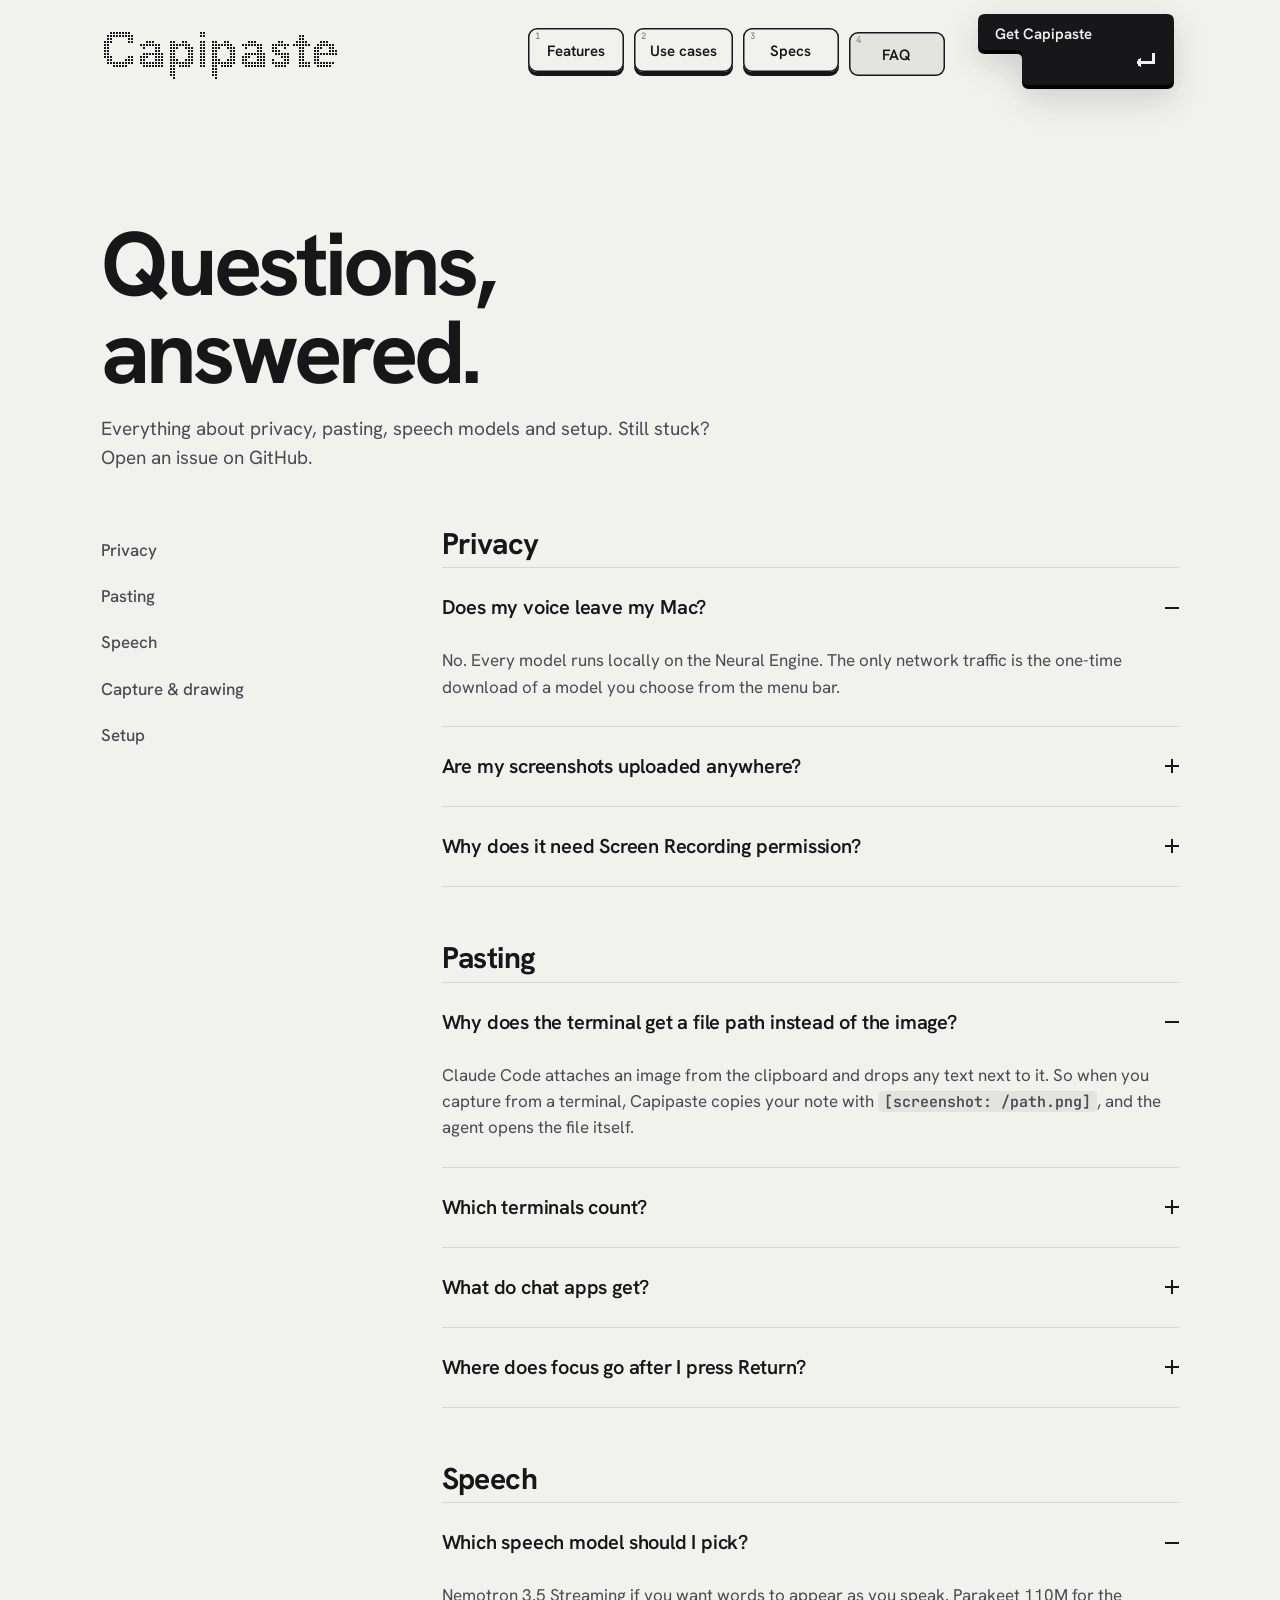
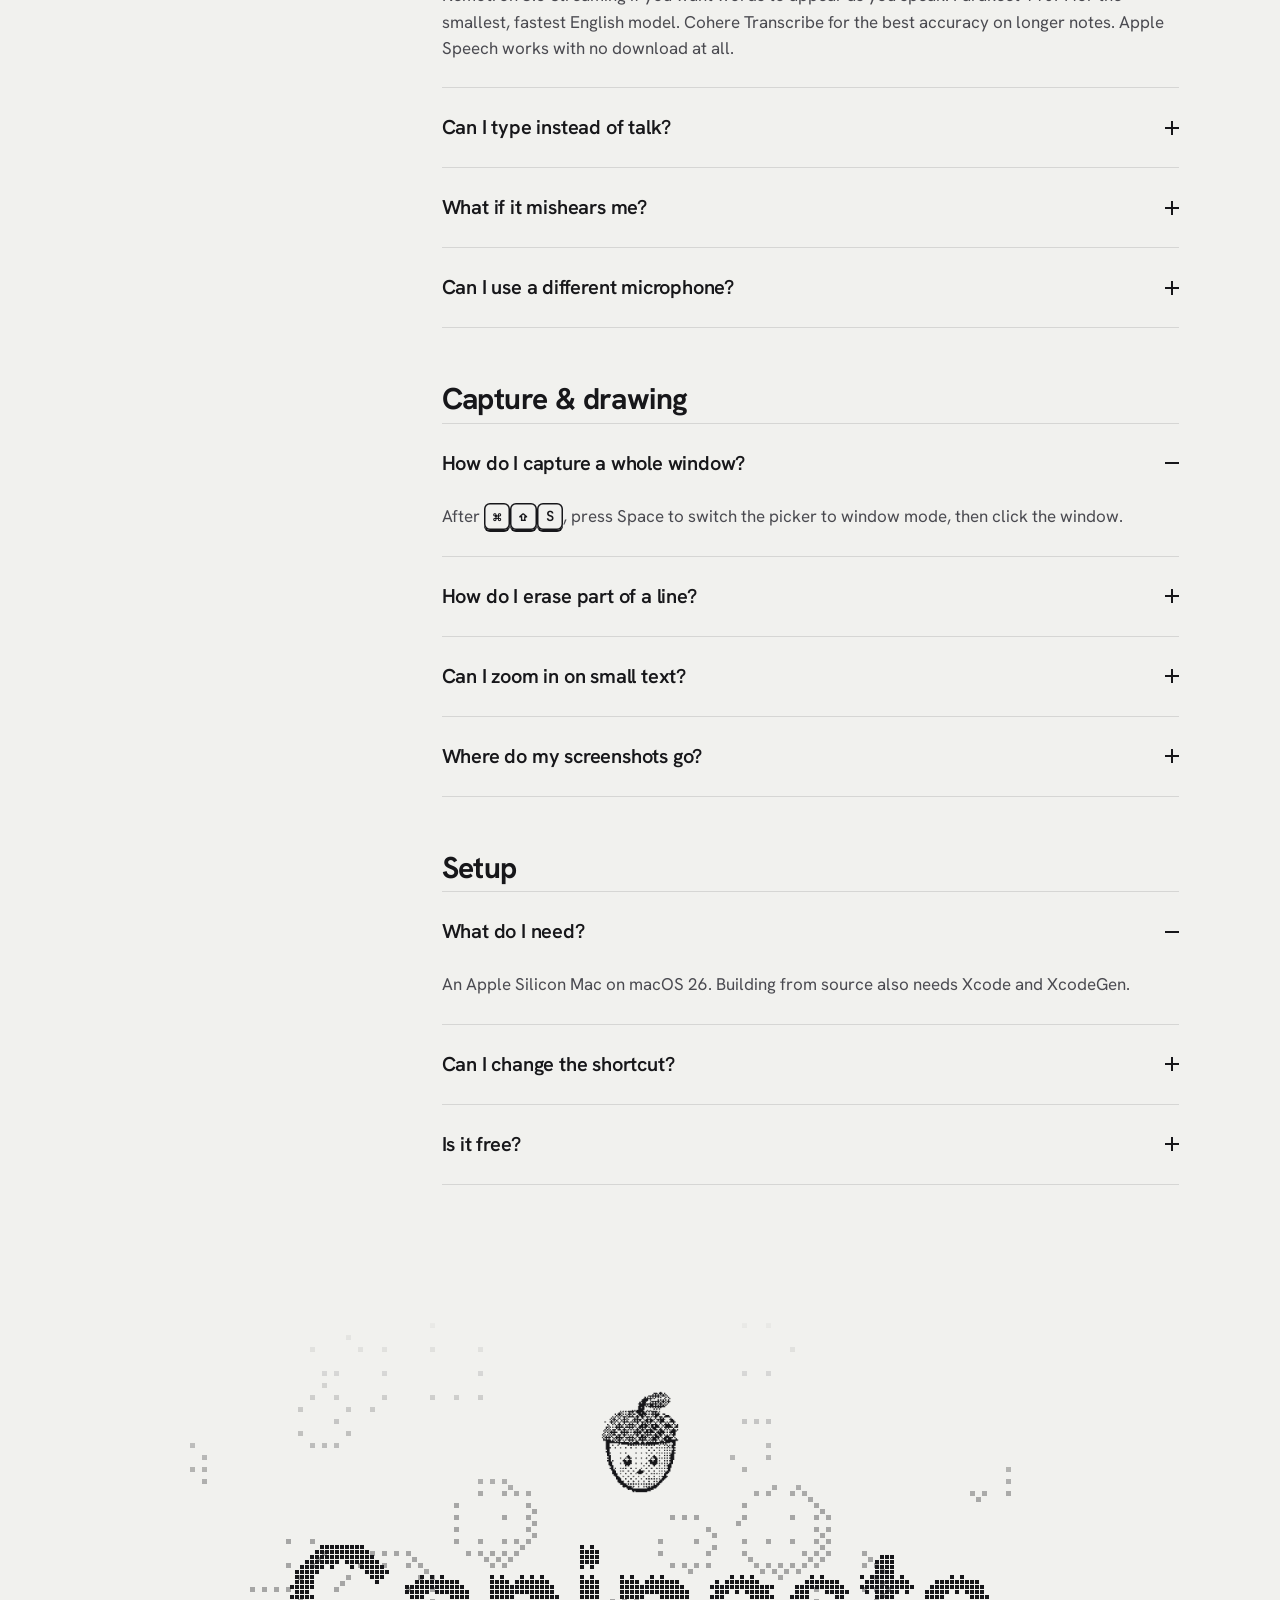
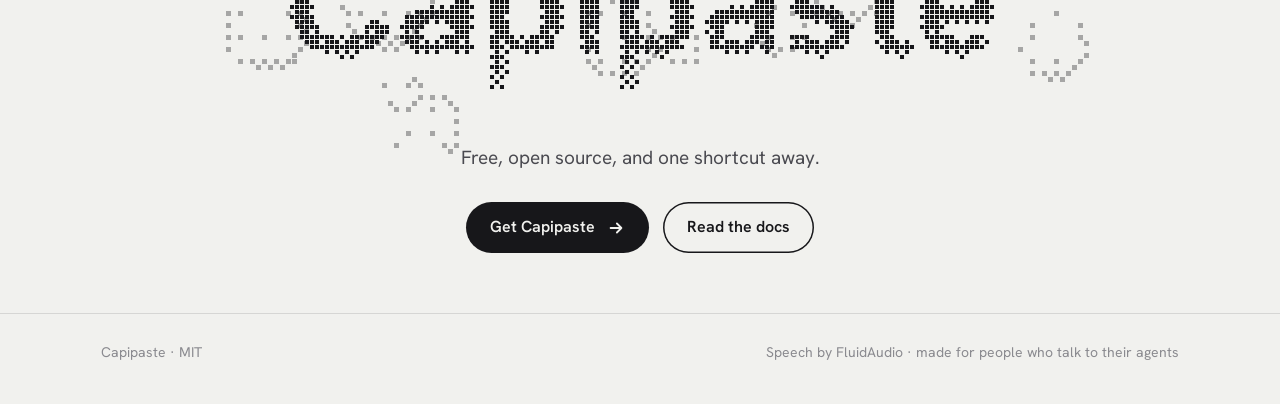
==== site/faq.html @ 141e40d3 "Site nav: key-cap links with corner number legends, ISO Enter key CTA Co-Authored-By: Claude Opus 5 " ====
<!doctype html>
<html lang="en">
<head>
<meta charset="utf-8">
<meta name="viewport" content="width=device-width, initial-scale=1">
<title>Capipaste — FAQ</title>
<meta name="description" content="Answers about Capipaste: privacy, where pasted screenshots go, speech models, drawing and install.">
<meta property="og:title" content="Capipaste — FAQ">
<meta property="og:image" content="assets/social.png">
<link rel="icon" href="assets/favicon.png">
<link rel="preconnect" href="https://fonts.googleapis.com">
<link rel="preconnect" href="https://fonts.gstatic.com" crossorigin>
<link href="https://fonts.googleapis.com/css2?family=Hanken+Grotesk:wght@400;500;600;700&family=JetBrains+Mono:wght@400;600&display=swap" rel="stylesheet">
<link rel="stylesheet" href="style.css">
</head>
<body>

<nav class="nav" id="nav">
  <div class="wrap">
    <a class="brand" href="index.html"><span class="brand-word dither-title" data-grid="15">Capipaste</span></a>
    <ul>
      <li><a class="key" href="index.html#features" data-key="1"><i>1</i><span>Features</span></a></li>
      <li><a class="key" href="index.html#cases" data-key="2"><i>2</i><span>Use cases</span></a></li>
      <li><a class="key" href="index.html#specs" data-key="3"><i>3</i><span>Specs</span></a></li>
      <li><a class="key" href="faq.html" data-key="4" aria-current="page"><i>4</i><span>FAQ</span></a></li>
    </ul>
    <a class="cta" href="https://github.com/Chordlini/capipaste" aria-label="Get Capipaste">
      <svg class="enter" viewBox="0 0 206 78" aria-hidden="true">
        <path class="lip" d="M12 5 H194 Q201 5 201 12 V69 Q201 76 194 76 H56 Q49 76 49 69 V46 Q49 41 44 41 H12 Q5 41 5 34 V12 Q5 5 12 5 Z"/>
        <path class="cap" d="M12 1 H194 Q201 1 201 8 V65 Q201 72 194 72 H56 Q49 72 49 65 V42 Q49 37 44 37 H12 Q5 37 5 30 V8 Q5 1 12 1 Z"/>
      </svg>
      <span class="cta-label">Get Capipaste</span>
      <svg class="cta-arrow" viewBox="0 0 14 10" aria-hidden="true"><path d="M11 0h2v7h-2z M4 5h9v2H4z M3 3h1v6H3z M2 4h1v4H2z M1 5h1v2H1z" fill="currentColor"/></svg>
    </a>
  </div>
</nav>

<main>
  <header class="page-head">
    <div class="wrap">
      <h1 class="print">Questions,<br>answered.</h1>
      <p>Everything about privacy, pasting, speech models and setup. Still stuck? Open an issue on GitHub.</p>
    </div>
  </header>

  <div class="wrap faq-groups">
    <nav aria-label="FAQ topics">
      <a href="#privacy">Privacy</a>
      <a href="#pasting">Pasting</a>
      <a href="#speech">Speech</a>
      <a href="#drawing">Capture &amp; drawing</a>
      <a href="#setup">Setup</a>
    </nav>
    <div>
      <section class="faq-group">
        <h2 id="privacy">Privacy</h2>
        <div class="faq">
          <details open>
            <summary>Does my voice leave my Mac?<span class="plus" aria-hidden="true"></span></summary>
            <div class="ans">No. Every model runs locally on the Neural Engine. The only network traffic is the one-time download of a model you choose from the menu bar.</div>
          </details>
          <details>
            <summary>Are my screenshots uploaded anywhere?<span class="plus" aria-hidden="true"></span></summary>
            <div class="ans">No. They stay on your Mac in <code>~/Pictures/Capipaste</code> and on your clipboard until you paste them somewhere yourself.</div>
          </details>
          <details>
            <summary>Why does it need Screen Recording permission?<span class="plus" aria-hidden="true"></span></summary>
            <div class="ans">macOS requires it for any app that captures the screen. Capipaste only captures when you press <kbd>⌘</kbd><kbd>⇧</kbd><kbd>S</kbd> and drag.</div>
          </details>
        </div>
      </section>

      <section class="faq-group">
        <h2 id="pasting">Pasting</h2>
        <div class="faq">
          <details open>
            <summary>Why does the terminal get a file path instead of the image?<span class="plus" aria-hidden="true"></span></summary>
            <div class="ans">Claude Code attaches an image from the clipboard and drops any text next to it. So when you capture from a terminal, Capipaste copies your note with <code>[screenshot: /path.png]</code>, and the agent opens the file itself.</div>
          </details>
          <details>
            <summary>Which terminals count?<span class="plus" aria-hidden="true"></span></summary>
            <div class="ans">cmux, Ghostty, Terminal, iTerm2, Warp, WezTerm, kitty and Alacritty. Capipaste checks which app was in front when you pressed the shortcut.</div>
          </details>
          <details>
            <summary>What do chat apps get?<span class="plus" aria-hidden="true"></span></summary>
            <div class="ans">The annotated PNG and your note together. Codex pastes both. Some chat boxes keep only the image, and the saved file is always there if you need it.</div>
          </details>
          <details>
            <summary>Where does focus go after I press Return?<span class="plus" aria-hidden="true"></span></summary>
            <div class="ans">Back to the app you captured from, so <kbd>⌘</kbd><kbd>V</kbd> lands right away.</div>
          </details>
        </div>
      </section>

      <section class="faq-group">
        <h2 id="speech">Speech</h2>
        <div class="faq">
          <details open>
            <summary>Which speech model should I pick?<span class="plus" aria-hidden="true"></span></summary>
            <div class="ans">Nemotron 3.5 Streaming if you want words to appear as you speak. Parakeet 110M for the smallest, fastest English model. Cohere Transcribe for the best accuracy on longer notes. Apple Speech works with no download at all.</div>
          </details>
          <details>
            <summary>Can I type instead of talk?<span class="plus" aria-hidden="true"></span></summary>
            <div class="ans">Yes. Click the note and type. Listening stops the moment you type, so dictation never overwrites your edits.</div>
          </details>
          <details>
            <summary>What if it mishears me?<span class="plus" aria-hidden="true"></span></summary>
            <div class="ans">Edit the text before pressing Return. If a transcript fails outright, Capipaste retries once, then keeps the card open and asks you to say it again.</div>
          </details>
          <details>
            <summary>Can I use a different microphone?<span class="plus" aria-hidden="true"></span></summary>
            <div class="ans">Pick any input from the Microphone list in the menu bar: the built-in mic, a USB mic or AirPods.</div>
          </details>
        </div>
      </section>

      <section class="faq-group">
        <h2 id="drawing">Capture &amp; drawing</h2>
        <div class="faq">
          <details open>
            <summary>How do I capture a whole window?<span class="plus" aria-hidden="true"></span></summary>
            <div class="ans">After <kbd>⌘</kbd><kbd>⇧</kbd><kbd>S</kbd>, press Space to switch the picker to window mode, then click the window.</div>
          </details>
          <details>
            <summary>How do I erase part of a line?<span class="plus" aria-hidden="true"></span></summary>
            <div class="ans">Press <kbd>E</kbd> and drag over it. The eraser removes only what's under its circle. <kbd>⌘</kbd><kbd>Z</kbd> undoes a whole drag.</div>
          </details>
          <details>
            <summary>Can I zoom in on small text?<span class="plus" aria-hidden="true"></span></summary>
            <div class="ans">Pinch on the trackpad or use <kbd>⌘</kbd><kbd>+</kbd> and <kbd>⌘</kbd><kbd>−</kbd>. Two-finger scroll pans, <kbd>⌘</kbd><kbd>0</kbd> resets. Anything you draw while zoomed lands in the right spot on the saved image.</div>
          </details>
          <details>
            <summary>Where do my screenshots go?<span class="plus" aria-hidden="true"></span></summary>
            <div class="ans">Into <code>~/Pictures/Capipaste</code>, with your drawings flattened in at full resolution. Open the folder from the menu bar.</div>
          </details>
        </div>
      </section>

      <section class="faq-group">
        <h2 id="setup">Setup</h2>
        <div class="faq">
          <details open>
            <summary>What do I need?<span class="plus" aria-hidden="true"></span></summary>
            <div class="ans">An Apple Silicon Mac on macOS 26. Building from source also needs Xcode and XcodeGen.</div>
          </details>
          <details>
            <summary>Can I change the shortcut?<span class="plus" aria-hidden="true"></span></summary>
            <div class="ans">It's <kbd>⌘</kbd><kbd>⇧</kbd><kbd>S</kbd> today. A shortcut recorder is on the list.</div>
          </details>
          <details>
            <summary>Is it free?<span class="plus" aria-hidden="true"></span></summary>
            <div class="ans">Yes. Capipaste is MIT licensed and the source is on GitHub.</div>
          </details>
        </div>
      </section>
    </div>
  </div>
</main>

<!-- FINAL -->
  <section class="final">
    <canvas class="bubbles" id="bubbles" aria-hidden="true"></canvas>
    <div class="wrap">
      <img class="talker" src="assets/acorn-talk.gif" alt="" width="120" height="120">
      <canvas id="wordmark" width="900" height="200" role="img" aria-label="Capipaste"></canvas>
      <p>Free, open source, and one shortcut away.</p>
      <div class="actions">
        <a class="btn" href="https://github.com/Chordlini/capipaste">Get Capipaste
          <svg viewBox="0 0 20 20" fill="none" stroke="currentColor" stroke-width="2" stroke-linecap="round" stroke-linejoin="round" aria-hidden="true"><path d="M4 10h12M11 5l5 5-5 5"/></svg>
        </a>
        <a class="btn ghost" href="https://github.com/Chordlini/capipaste#readme">Read the docs</a>
      </div>
    </div>
  </section>


<footer>
  <div class="wrap">
    <span>Capipaste · MIT</span>
    <span>Speech by FluidAudio · made for people who talk to their agents</span>
  </div>
</footer>

<script src="common.js"></script>
</body>
</html>
---- site/style.css ----
:root {
  --nav-h: 104px;
  --paper: #F1F1EE;
  --panel: #E3E3DF;
  --panel-2: #D9D9D4;
  --ink: #17171A;
  --ink-2: #4A4A50;
  --ink-3: #8A8A8F;
  --rule: rgba(23, 23, 26, 0.12);
  --mark: #FF3B5C;
  --sans: "Hanken Grotesk", ui-sans-serif, system-ui, sans-serif;
  --mono: "JetBrains Mono", ui-monospace, Menlo, monospace;
  --pad: clamp(16px, 4vw, 64px);
  --max: 1180px;
  /* Bayer-ish dot texture used on panels */
  --dots: radial-gradient(circle at 1px 1px, rgba(23,23,26,.10) 1px, transparent 1.2px) 0 0 / 6px 6px;
}
* { box-sizing: border-box; margin: 0; }
html { scroll-behavior: smooth; }
body {
  background: var(--paper);
  color: var(--ink);
  font: 17px/1.55 var(--sans);
  -webkit-font-smoothing: antialiased;
  overflow-x: hidden;
}
a { color: inherit; }
img { display: block; max-width: 100%; }
:focus-visible { outline: 2px solid var(--ink); outline-offset: 3px; border-radius: 4px; }
.wrap { max-width: var(--max); margin: 0 auto; padding: 0 var(--pad); }

/* ---------- nav ---------- */
.nav {
  position: sticky; top: 0; z-index: 20;
  background: color-mix(in srgb, var(--paper) 82%, transparent);
  backdrop-filter: blur(14px); -webkit-backdrop-filter: blur(14px);
  border-bottom: 1px solid transparent;
  transition: border-color .3s;
}
.nav.scrolled { border-bottom-color: var(--rule); }
.nav .wrap { display: flex; align-items: center; gap: 28px; height: var(--nav-h); }
.brand { text-decoration: none; display: block; line-height: 0; }
.brand-word { display: inline-block; font-size: 52px; font-weight: 700; line-height: 1; letter-spacing: 0.015em; }
/* key-row nav: each link is a numbered key; number keys jump there */
.nav ul { display: flex; gap: 10px; list-style: none; padding: 0; margin-left: auto; font-size: 15px; align-items: center; }
/* each link is a key cap: label on the face, shortcut number as a corner legend */
.nav ul a.key {
  position: relative; display: grid; place-items: center;
  min-width: 96px; height: 44px; padding: 0 16px;
  border-radius: 9px; background: var(--paper);
  box-shadow: inset 0 0 0 1.5px var(--ink), 0 4px 0 var(--ink);
  transform: translateY(-2px);
  text-decoration: none; color: var(--ink); font-weight: 600;
  transition: transform .08s ease, box-shadow .08s ease, background .2s;
}
.nav ul a.key i { position: absolute; top: 4px; left: 7px; font: 600 9px/1 var(--mono); font-style: normal; color: var(--ink-3); }
.nav ul a.key span { padding-top: 3px; }
.nav ul a.key:hover { transform: translateY(0); box-shadow: inset 0 0 0 1.5px var(--ink), 0 2px 0 var(--ink); }
/* the section you're reading is a key held down */
.nav ul a.key.active, .nav ul a.key[aria-current="page"], .nav ul a.key.pressed {
  transform: translateY(2px); box-shadow: inset 0 0 0 1.5px var(--ink), 0 0 0 var(--ink); background: var(--panel);
}
/* ISO Enter key CTA */
.cta {
  position: relative; display: block; width: 206px; height: 78px; flex: none;
  color: var(--paper); text-decoration: none; font-weight: 600; font-size: 15px;
}
.cta .enter { position: absolute; inset: 0; width: 100%; height: 100%; overflow: visible; filter: drop-shadow(0 10px 16px rgba(23,23,26,.16)); }
.cta .lip { fill: #000; }
.cta .cap { fill: var(--ink); transition: transform .08s ease; }
.cta .cta-label { position: absolute; left: 22px; top: 10px; transition: transform .08s ease; white-space: nowrap; }
.cta .cta-arrow { position: absolute; right: 22px; bottom: 22px; width: 22px; height: 16px; shape-rendering: crispEdges; transition: transform .08s ease; }
.cta:hover .cap, .cta:hover .cta-label, .cta:hover .cta-arrow { transform: translateY(2px); }
.cta:active .cap, .cta:active .cta-label, .cta:active .cta-arrow { transform: translateY(4px); }
.cta:focus-visible { outline: none; }
.cta:focus-visible .cap { stroke: var(--paper); stroke-width: 2; }
.btn {
  display: inline-flex; align-items: center; gap: 12px;
  background: var(--ink); color: var(--paper);
  padding: 13px 24px; border-radius: 999px;
  font-weight: 600; font-size: 16px; text-decoration: none;
  transition: transform .2s ease, box-shadow .2s ease;
}
.btn:hover { transform: translateY(-1px); box-shadow: 0 8px 22px rgba(23,23,26,.18); }
.btn svg { width: 18px; height: 18px; }
.btn.ghost { background: transparent; color: var(--ink); box-shadow: inset 0 0 0 1.5px var(--ink); }
.menu-toggle { display: none; }

/* ---------- hero ---------- */
.hero { position: relative; padding-bottom: clamp(60px, 10vw, 120px); }
.hero-top { position: relative; height: calc(100svh - var(--nav-h)); min-height: 480px; display: grid; place-items: center; }
.stage { position: relative; width: min(520px, 80vw, 62svh); aspect-ratio: 1; margin: 0 auto; }
.stage img { width: 100%; height: 100%; position: relative; z-index: 1; }
.shadow {
  position: absolute; left: 50%; bottom: -8%; width: 62%; height: 9%;
  transform: translateX(-50%);
  background: radial-gradient(closest-side, rgba(23,23,26,.22), transparent);
  filter: blur(6px);
  animation: breathe 4s ease-in-out infinite;
}
.float { animation: float 4s ease-in-out infinite; }
@keyframes float { 50% { transform: translateY(-14px); } }
@keyframes breathe { 50% { transform: translateX(-50%) scale(.86); opacity: .75; } }
/* e-ink refresh: panel flashes, then the dots settle */
.refresh { position: absolute; inset: -6%; z-index: 2; pointer-events: none; }
.hero-copy { text-align: center; }
.hero h1 { font-size: clamp(40px, 6.4vw, 84px); line-height: 1; letter-spacing: -0.045em; font-weight: 700; }
.hero p.lede { margin: 22px auto 0; max-width: 34em; color: var(--ink-2); font-size: clamp(17px, 1.6vw, 20px); }
.hero .actions { margin-top: 34px; display: flex; gap: 14px; justify-content: center; flex-wrap: wrap; }
kbd {
  font: 600 .82em/1 var(--mono);
  display: inline-grid; place-items: center; min-width: 1.9em; height: 1.9em; padding: 0 .45em;
  border-radius: 6px; background: var(--paper); color: var(--ink);
  box-shadow: inset 0 0 0 1.5px var(--ink), 0 2px 0 var(--ink);
  vertical-align: .08em;
}
.scroll-cue { position: absolute; bottom: 26px; left: 50%; transform: translateX(-50%); display: grid; gap: 5px; }
.scroll-cue i { width: 5px; height: 5px; background: var(--ink); animation: cue 1.6s infinite; }
.scroll-cue i:nth-child(2) { animation-delay: .2s; }
.scroll-cue i:nth-child(3) { animation-delay: .4s; }
@keyframes cue { 0%, 100% { opacity: .15; } 40% { opacity: 1; } }

/* ---------- section scaffolding ---------- */
section.block { padding: clamp(80px, 12vw, 160px) 0; }
.eyebrow-row { display: flex; align-items: baseline; gap: 16px; margin-bottom: 20px; }
.index { font: 600 13px var(--mono); color: var(--ink-3); }
h2 { font-size: clamp(34px, 4.6vw, 60px); line-height: 1.02; letter-spacing: -0.04em; font-weight: 700; max-width: 14em; }
.sub { margin-top: 18px; color: var(--ink-2); max-width: 36em; font-size: 19px; }
/* headings print in through a dither mask */
.print { --p: 0; -webkit-mask-image: var(--mask); mask-image: var(--mask); -webkit-mask-size: 8px 8px; mask-size: 8px 8px; }
.printed { -webkit-mask-image: none; mask-image: none; }

/* ---------- how it works (sticky) ---------- */
.how { display: grid; grid-template-columns: minmax(0, 5fr) minmax(0, 7fr); gap: clamp(32px, 6vw, 96px); margin-top: 56px; }
.steps { display: grid; gap: 0; }
.step { min-height: 62vh; display: flex; flex-direction: column; justify-content: center; opacity: .28; transition: opacity .4s; }
.step.on { opacity: 1; }
.step .n { font: 600 13px var(--mono); color: var(--ink-3); margin-bottom: 12px; }
.step h3 { font-size: clamp(26px, 2.6vw, 34px); letter-spacing: -0.03em; line-height: 1.1; }
.step p { margin-top: 12px; color: var(--ink-2); max-width: 26em; }
.demo-col { position: relative; }
.demo {
  position: sticky; top: calc(50vh - 230px);
  height: 460px; border-radius: 22px; overflow: hidden;
  background: var(--panel); background-image: var(--dots);
  box-shadow: inset 0 0 0 1px var(--rule);
}
.screen {
  position: absolute; inset: 34px 34px 150px; border-radius: 12px; overflow: hidden;
  background: #fff; box-shadow: 0 18px 40px rgba(23,23,26,.14), inset 0 0 0 1px var(--rule);
}
.screen .bar { height: 30px; display: flex; gap: 6px; align-items: center; padding: 0 12px; border-bottom: 1px solid var(--rule); }
.screen .bar i { width: 9px; height: 9px; border-radius: 50%; background: var(--panel-2); }
.fake { padding: 18px 20px; display: grid; gap: 12px; }
.fake .row { display: flex; gap: 10px; align-items: center; }
.fake .blk { height: 10px; border-radius: 3px; background: var(--panel-2); }
.fake .btnish { height: 26px; width: 92px; border-radius: 7px; background: var(--ink); margin-left: auto; }
.fake .cards { display: grid; grid-template-columns: repeat(3, 1fr); gap: 10px; margin-top: 6px; }
.fake .cards div { height: 74px; border-radius: 8px; box-shadow: inset 0 0 0 1px var(--rule); }
.sel {
  position: absolute; border: 2px dashed var(--ink); background: rgba(23,23,26,.05);
  left: 30%; top: 44%; width: 0; height: 0; transition: width .9s cubic-bezier(.2,.8,.2,1), height .9s cubic-bezier(.2,.8,.2,1);
}
.demo[data-step="1"] .sel, .demo[data-step="2"] .sel, .demo[data-step="3"] .sel { width: 46%; height: 34%; }
.pen { position: absolute; inset: 0; pointer-events: none; }
.pen path { fill: none; stroke: var(--mark); stroke-width: 3.5; stroke-linecap: round; stroke-dasharray: 1000; stroke-dashoffset: 1000; transition: stroke-dashoffset 1s .5s ease; }
.demo[data-step="2"] .pen path, .demo[data-step="3"] .pen path { stroke-dashoffset: 0; }
.strip {
  position: absolute; left: 34px; right: 34px; bottom: 34px; height: 96px;
  border-radius: 14px; background: rgba(255,255,255,.9); box-shadow: inset 0 0 0 1px var(--rule);
  display: grid; grid-template-rows: 40px 1fr; padding: 10px 16px; gap: 6px;
  transform: translateY(24px); opacity: 0; transition: .5s cubic-bezier(.2,.8,.2,1);
}
.demo[data-step="2"] .strip, .demo[data-step="3"] .strip { transform: none; opacity: 1; }
.strip .top { display: flex; align-items: center; gap: 12px; font: 600 12px var(--mono); color: var(--ink-2); }
.strip .dot { width: 8px; height: 8px; border-radius: 50%; background: var(--mark); animation: cue 1s infinite; }
.strip > * { min-width: 0; }
.strip canvas { flex: 1; min-width: 0; width: 0; height: 36px; }
.strip .said { font-size: 15px; font-weight: 500; white-space: nowrap; overflow: hidden; text-overflow: ellipsis; }
.caret { display: inline-block; width: 2px; height: 1em; background: var(--ink); vertical-align: -2px; animation: cue 1s steps(1) infinite; }
.paste {
  position: absolute; inset: 34px; border-radius: 14px; background: var(--ink); color: #E8E8E4;
  padding: 22px 24px; font: 13.5px/1.7 var(--mono);
  clip-path: inset(100% 0 0 0 round 14px); transition: clip-path .7s cubic-bezier(.2,.8,.2,1);
}
.demo[data-step="3"] .paste { clip-path: inset(0 0 0 0 round 14px); }
.paste .prompt { color: #8A8A8F; }
.paste .path { color: #9FE3D2; }
.paste .ok { display: inline-block; margin-top: 18px; color: var(--ink); background: #E8E8E4; padding: 2px 8px; border-radius: 4px; font-weight: 600; }

/* ---------- features ---------- */
.features { margin-top: 64px; display: grid; grid-template-columns: repeat(12, 1fr); gap: 18px; }
.feat {
  position: relative; border-radius: 20px; padding: 28px; overflow: hidden;
  background: var(--panel); box-shadow: inset 0 0 0 1px var(--rule);
  display: flex; flex-direction: column; gap: 10px; min-height: 250px;
  transition: transform .35s cubic-bezier(.2,.8,.2,1);
}
.feat:hover { transform: translateY(-4px); }
.feat.big { grid-column: span 7; min-height: 340px; }
.feat.mid { grid-column: span 5; }
.feat.third { grid-column: span 4; }
.feat.ink { background: var(--ink); color: var(--paper); }
.feat.ink p { color: #B9B9B4; }
.feat h3 { font-size: 22px; letter-spacing: -0.02em; line-height: 1.15; margin-top: auto; }
.feat p { color: var(--ink-2); font-size: 16px; max-width: 30em; }
.feat canvas.icon { width: 88px; height: 88px; image-rendering: pixelated; }
.feat .models { display: grid; gap: 8px; margin-top: 6px; font: 13px var(--mono); }
.feat .models div { display: flex; justify-content: space-between; gap: 12px; padding: 9px 12px; border-radius: 8px; background: rgba(241,241,238,.08); box-shadow: inset 0 0 0 1px rgba(241,241,238,.14); }
.feat .models b { font-weight: 600; color: var(--paper); }
.feat .models span { color: #9A9A95; }
.bars { display: flex; gap: 3px; align-items: center; height: 60px; }
.bars i { width: 5px; background: var(--ink); height: 20%; animation: lvl 1.1s ease-in-out infinite; }
@keyframes lvl { 50% { height: var(--h, 80%); } }

/* ---------- use cases ---------- */
.cases { margin-top: 56px; display: grid; grid-template-columns: minmax(0, 4fr) minmax(0, 8fr); gap: clamp(24px, 4vw, 56px); align-items: start; }
.tabs { display: grid; gap: 6px; position: sticky; top: 110px; }
.tab {
  all: unset; cursor: pointer; display: grid; grid-template-columns: 34px 1fr; gap: 12px; align-items: center;
  padding: 16px 18px; border-radius: 14px; transition: background .25s;
}
.tab:hover { background: var(--panel); }
.tab[aria-selected="true"] { background: var(--ink); color: var(--paper); }
.tab[aria-selected="true"] small { color: #B9B9B4; }
.tab:focus-visible { outline: 2px solid var(--ink); }
.tab canvas { width: 34px; height: 34px; image-rendering: pixelated; }
.tab b { display: block; font-size: 17px; font-weight: 600; }
.tab small { color: var(--ink-3); font-size: 14px; }
.window {
  border-radius: 18px; overflow: hidden; background: #111113; color: #E8E8E4;
  box-shadow: 0 30px 60px rgba(23,23,26,.22); min-height: 460px; display: flex; flex-direction: column;
}
.window .chrome { display: flex; align-items: center; gap: 7px; padding: 14px 16px; border-bottom: 1px solid rgba(255,255,255,.08); }
.window .chrome i { width: 11px; height: 11px; border-radius: 50%; background: #3A3A3E; }
.window .chrome span { margin-left: 10px; font: 12px var(--mono); color: #8A8A8F; }
.window .body { padding: 22px 24px; font: 14px/1.75 var(--mono); flex: 1; display: grid; align-content: start; gap: 14px; }
.window .body .who { color: #8A8A8F; }
.window .shot {
  width: min(360px, 100%); aspect-ratio: 16/9; border-radius: 10px; overflow: hidden; position: relative;
  background: #F4F4F1; box-shadow: inset 0 0 0 1px rgba(255,255,255,.1);
}
.window .shot svg { position: absolute; inset: 0; width: 100%; height: 100%; }
.window .reply { color: #B9B9B4; border-left: 2px solid #3A3A3E; padding-left: 14px; }
.window .path { color: #9FE3D2; word-break: break-all; }
.window.chat .body { font-family: var(--sans); font-size: 16px; line-height: 1.55; }
.bubble { justify-self: end; max-width: 78%; background: #2A2A2E; padding: 12px 16px; border-radius: 16px 16px 4px 16px; display: grid; gap: 10px; }
.bubble .shot { width: 100%; }

/* ---------- specs ---------- */
.specs { margin-top: 56px; display: grid; grid-template-columns: repeat(2, minmax(0, 1fr)); gap: 0 56px; }
.spec { display: grid; grid-template-columns: 160px minmax(0, 1fr); gap: 20px; padding: 18px 0; border-top: 1px solid var(--rule); }
.spec dt { color: var(--ink-3); font-size: 15px; }
.spec dd { font-size: 16px; overflow-wrap: break-word; }
.spec dd code, .faq code { font: 600 .88em var(--mono); background: var(--panel); padding: 1px 6px; border-radius: 5px; }
.keys { display: grid; gap: 8px; }
.keys div { display: flex; gap: 10px; align-items: center; }

/* ---------- faq ---------- */
.faq { margin-top: 48px; max-width: 860px; }
.faq details { border-top: 1px solid var(--rule); }
.faq details:last-child { border-bottom: 1px solid var(--rule); }
.faq summary {
  list-style: none; cursor: pointer; padding: 24px 0; font-size: 20px; font-weight: 600; letter-spacing: -0.01em;
  display: flex; justify-content: space-between; gap: 24px; align-items: center;
}
.faq summary::-webkit-details-marker { display: none; }
.faq summary .plus { width: 14px; height: 14px; position: relative; flex: none; }
.faq summary .plus::before, .faq summary .plus::after { content: ""; position: absolute; background: var(--ink); left: 0; top: 6px; width: 14px; height: 2px; transition: transform .3s; }
.faq summary .plus::after { transform: rotate(90deg); }
.faq details[open] .plus::after { transform: rotate(0); }
.faq .ans { padding: 0 0 26px; color: var(--ink-2); max-width: 44em; }

/* ---------- final cta ---------- */
.final { padding: clamp(40px, 6vw, 80px) 0 60px; text-align: center; }
.final .talker { width: 120px; height: 120px; margin: 0 auto 8px; }
.final canvas { width: min(900px, 100%); height: auto; margin: 0 auto; image-rendering: pixelated; }
.final p { margin-top: 26px; color: var(--ink-2); font-size: 19px; }
.final .actions { margin-top: 30px; display: flex; gap: 14px; justify-content: center; flex-wrap: wrap; }
footer { border-top: 1px solid var(--rule); padding: 28px 0 40px; color: var(--ink-3); font-size: 14px; }
footer .wrap { display: flex; justify-content: space-between; gap: 16px; flex-wrap: wrap; }

/* ---------- responsive ---------- */
@media (max-width: 900px) {
  :root { --nav-h: 72px; }
  .nav ul { display: none; }
  .cta { margin-left: auto; transform: scale(.78); transform-origin: right center; margin-right: -8px; }
  .brand-word { font-size: 32px; }
  .how { grid-template-columns: 1fr; }
  .demo-col { order: -1; position: sticky; top: var(--nav-h); align-self: start; z-index: 2; background: var(--paper); padding: 10px 0 14px; }
  .demo { position: relative; top: 0; height: 340px; }
  .how { margin-top: 32px; gap: 8px; }
  .screen { inset: 20px 20px 130px; }
  .strip { left: 20px; right: 20px; bottom: 20px; }
  .paste { inset: 20px; font-size: 12.5px; }
  .step { min-height: 46vh; }
  .features { grid-template-columns: 1fr; }
  .feat.big, .feat.mid, .feat.third { grid-column: auto; min-height: 0; }
  .cases { grid-template-columns: 1fr; }
  .tabs { position: static; grid-template-columns: repeat(2, minmax(0, 1fr)); }
  .tab { grid-template-columns: 28px 1fr; padding: 12px; }
  .tab small { display: none; }
  .specs { grid-template-columns: 1fr; }
  .spec { grid-template-columns: 110px minmax(0, 1fr); gap: 14px; }
}
@media (max-width: 360px) { .brand-word { font-size: 26px; } .cta { transform: scale(.66); } }
@media (max-width: 520px) {
  .fake .cards { grid-template-columns: repeat(2, 1fr); }
  .fake .cards div:nth-child(3) { display: none; }
}
@media (prefers-reduced-motion: reduce) {
  *, *::before, *::after { animation: none !important; transition: none !important; }
  html { scroll-behavior: auto; }
  .print { -webkit-mask-image: none; mask-image: none; }
}

/* ---------- logo canvas ---------- */
canvas.logo { display: block; image-rendering: pixelated; }

/* ---------- keys: pressable, never wrap ---------- */
kbd { white-space: nowrap; transition: transform .08s ease, box-shadow .08s ease; }
kbd.down { transform: translateY(2px); box-shadow: inset 0 0 0 1.5px var(--ink), 0 0 0 var(--ink); background: var(--panel); }
.combo { display: inline-flex; gap: 4px; white-space: nowrap; }
.keys div { display: flex; flex-wrap: wrap; align-items: center; gap: 8px 10px; }
.keys .sep { color: var(--ink-3); }
.spec dd.keys { overflow-wrap: normal; }

/* ---------- final: dithered bubbles ---------- */
.final { position: relative; overflow: hidden; }
.final .wrap { position: relative; z-index: 1; }
.bubbles { position: absolute; inset: 0; width: 100%; height: 100%; pointer-events: none;
  -webkit-mask-image: linear-gradient(to top, #000 55%, transparent); mask-image: linear-gradient(to top, #000 55%, transparent); }

/* ---------- FAQ page ---------- */
.page-head { padding: clamp(56px, 9vw, 120px) 0 8px; }
.page-head h1 { font-size: clamp(44px, 7vw, 92px); line-height: .98; letter-spacing: -0.045em; font-weight: 700; }
.page-head p { margin-top: 18px; color: var(--ink-2); font-size: 19px; max-width: 34em; }
.faq-groups { display: grid; grid-template-columns: minmax(0, 3fr) minmax(0, 8fr); gap: clamp(24px, 5vw, 72px); padding-top: 48px; padding-bottom: clamp(60px, 10vw, 120px); }
.faq-groups nav { margin-left: -12px; }
.faq-groups nav { position: sticky; top: 110px; align-self: start; display: grid; gap: 4px; }
.faq-groups nav a { text-decoration: none; color: var(--ink-2); padding: 8px 12px; border-radius: 10px; font-weight: 500; white-space: nowrap; }
.faq-groups nav a:hover { background: var(--panel); color: var(--ink); }
.faq-group + .faq-group { margin-top: 56px; }
.faq-group h2 { font-size: clamp(24px, 2.4vw, 30px); letter-spacing: -0.02em; margin-bottom: 8px; scroll-margin-top: 100px; }
.faq-groups .faq { margin-top: 0; }
@media (max-width: 900px) {
  .faq-groups { grid-template-columns: 1fr; }
  .faq-groups nav { position: static; grid-auto-flow: column; overflow-x: auto; }
}

/* ---------- dithered section titles ---------- */
.dither-title { position: relative; letter-spacing: 0.015em; }
.dither-title.ready { color: transparent; }
.dither-title canvas { position: absolute; left: 0; top: 0; pointer-events: none; }

/* anchors land below the sticky nav */
section[id] { scroll-margin-top: calc(var(--nav-h) + 24px); }
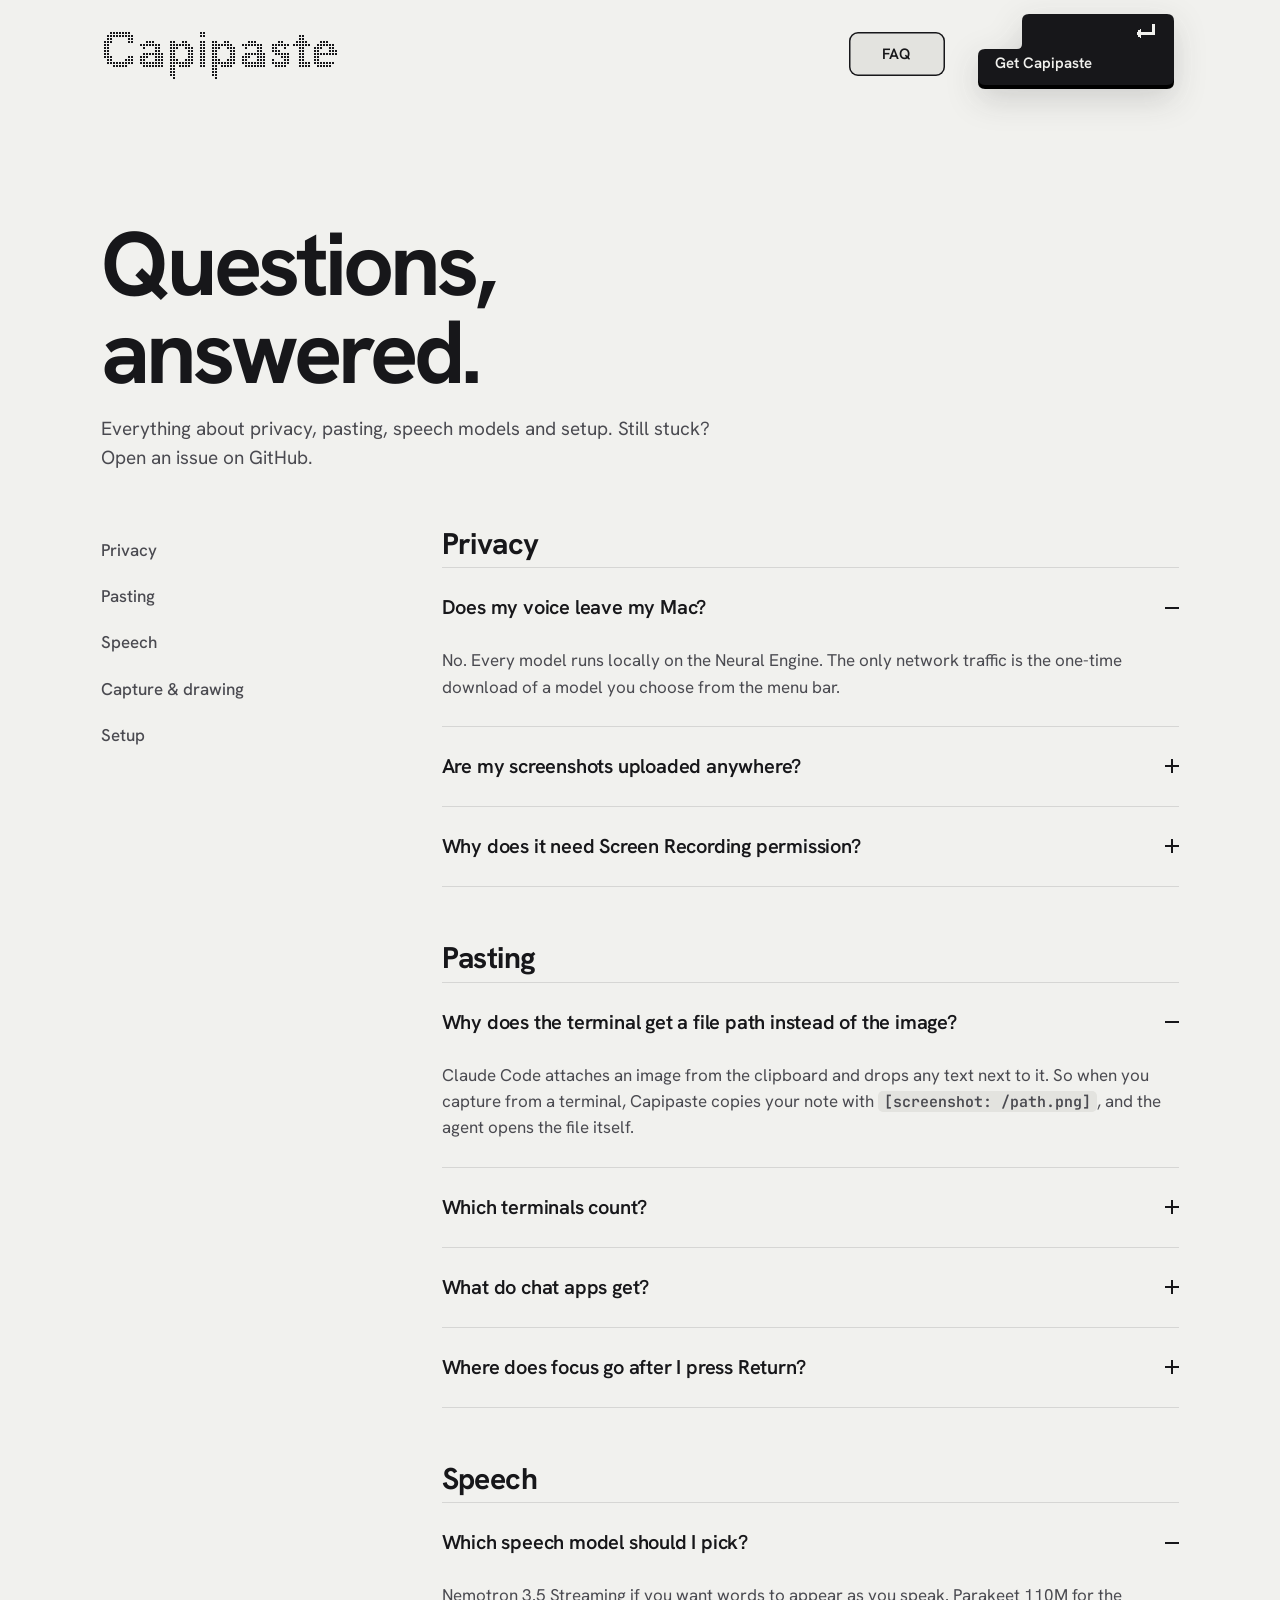
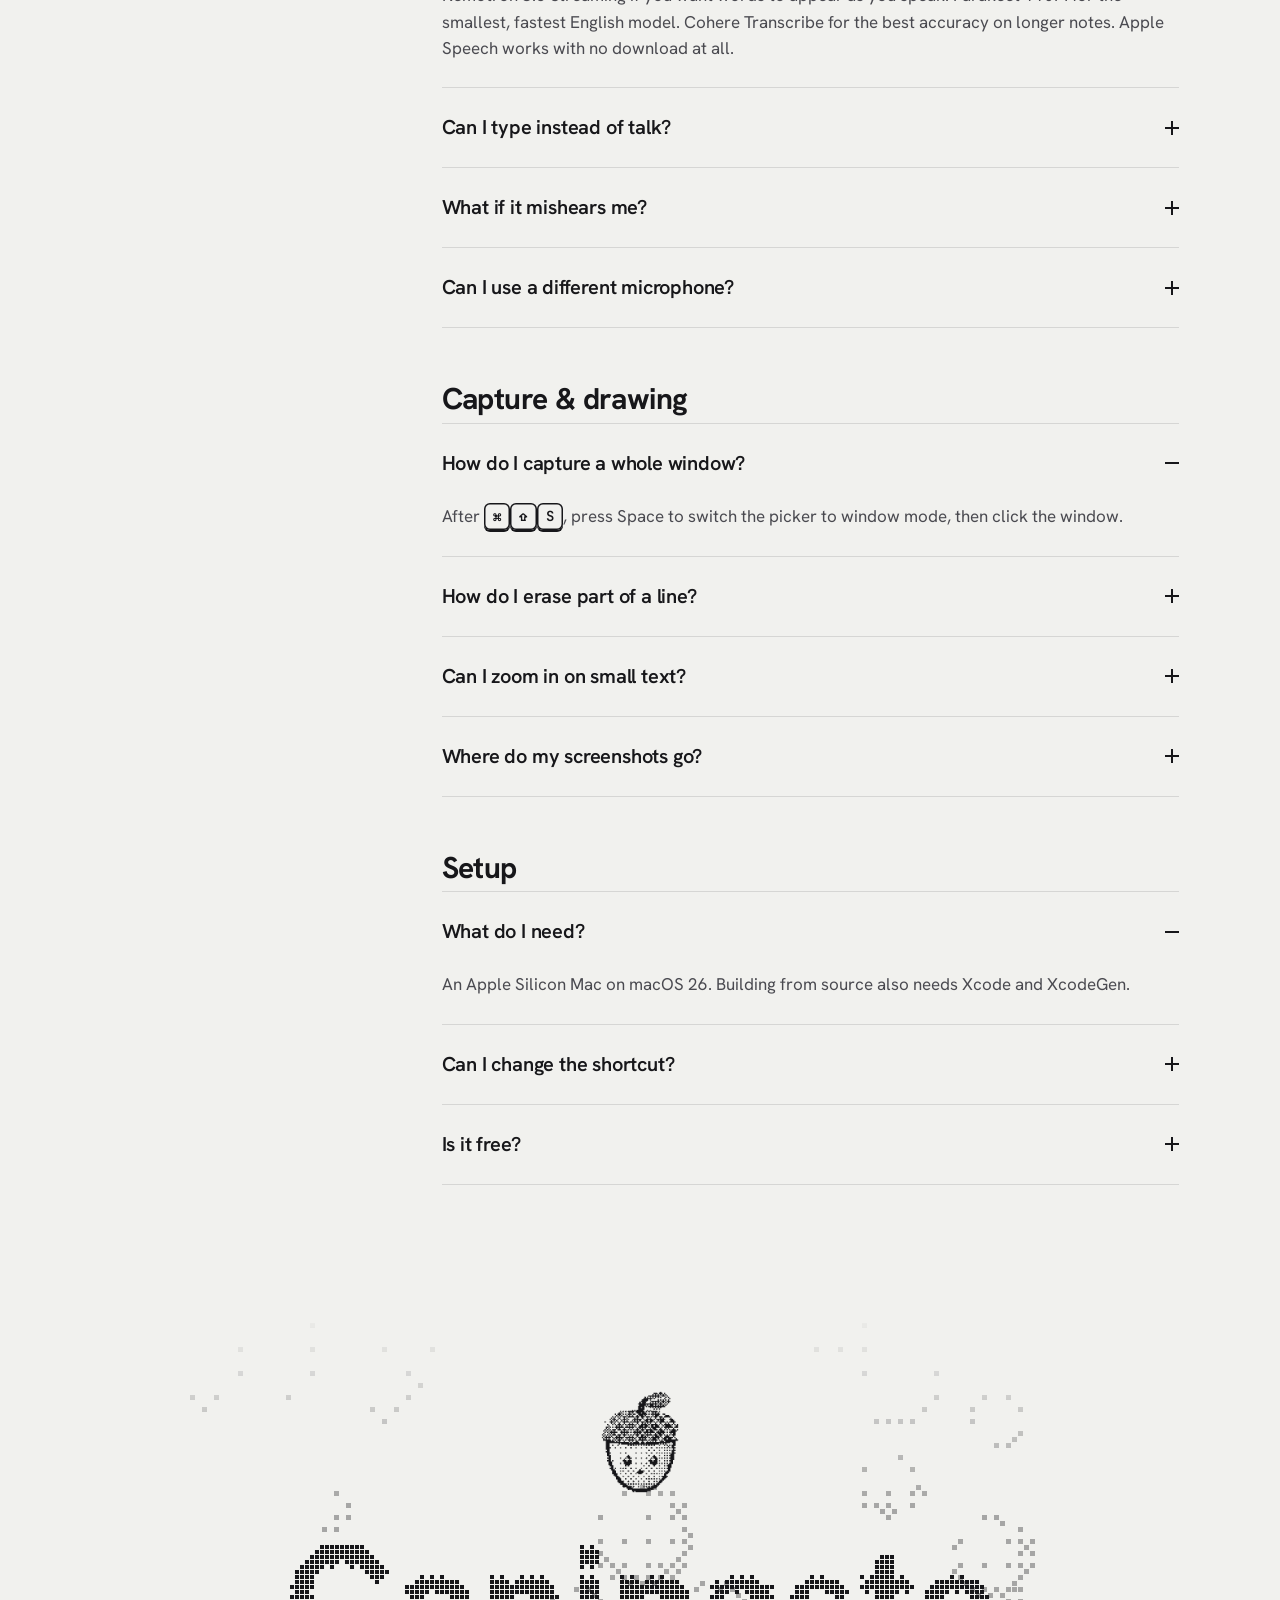
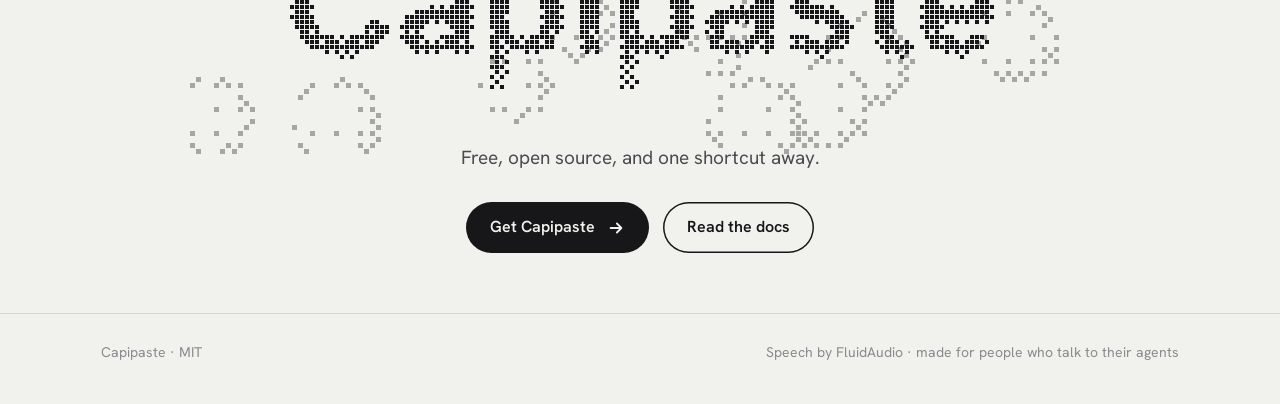
==== commit d39a6246: "Site nav: FAQ only; Enter key flipped (narrow top, wide bottom) Co-Authored-By: Claude Opus 5 (1M co" ====
--- a/site/faq.html
+++ b/site/faq.html
@@ -19,15 +19,12 @@
   <div class="wrap">
     <a class="brand" href="index.html"><span class="brand-word dither-title" data-grid="15">Capipaste</span></a>
     <ul>
-      <li><a class="key" href="index.html#features" data-key="1"><i>1</i><span>Features</span></a></li>
-      <li><a class="key" href="index.html#cases" data-key="2"><i>2</i><span>Use cases</span></a></li>
-      <li><a class="key" href="index.html#specs" data-key="3"><i>3</i><span>Specs</span></a></li>
-      <li><a class="key" href="faq.html" data-key="4" aria-current="page"><i>4</i><span>FAQ</span></a></li>
+      <li><a class="key" href="faq.html" aria-current="page"><span>FAQ</span></a></li>
     </ul>
     <a class="cta" href="https://github.com/Chordlini/capipaste" aria-label="Get Capipaste">
       <svg class="enter" viewBox="0 0 206 78" aria-hidden="true">
-        <path class="lip" d="M12 5 H194 Q201 5 201 12 V69 Q201 76 194 76 H56 Q49 76 49 69 V46 Q49 41 44 41 H12 Q5 41 5 34 V12 Q5 5 12 5 Z"/>
-        <path class="cap" d="M12 1 H194 Q201 1 201 8 V65 Q201 72 194 72 H56 Q49 72 49 65 V42 Q49 37 44 37 H12 Q5 37 5 30 V8 Q5 1 12 1 Z"/>
+        <path class="lip" d="M56 5 H194 Q201 5 201 12 V69 Q201 76 194 76 H12 Q5 76 5 69 V47 Q5 40 12 40 H44 Q49 40 49 35 V12 Q49 5 56 5 Z"/>
+        <path class="cap" d="M56 1 H194 Q201 1 201 8 V65 Q201 72 194 72 H12 Q5 72 5 65 V43 Q5 36 12 36 H44 Q49 36 49 31 V8 Q49 1 56 1 Z"/>
       </svg>
       <span class="cta-label">Get Capipaste</span>
       <svg class="cta-arrow" viewBox="0 0 14 10" aria-hidden="true"><path d="M11 0h2v7h-2z M4 5h9v2H4z M3 3h1v6H3z M2 4h1v4H2z M1 5h1v2H1z" fill="currentColor"/></svg>
--- a/site/style.css
+++ b/site/style.css
@@ -54,7 +54,7 @@
   transition: transform .08s ease, box-shadow .08s ease, background .2s;
 }
 .nav ul a.key i { position: absolute; top: 4px; left: 7px; font: 600 9px/1 var(--mono); font-style: normal; color: var(--ink-3); }
-.nav ul a.key span { padding-top: 3px; }
+.nav ul a.key span { padding-top: 1px; }
 .nav ul a.key:hover { transform: translateY(0); box-shadow: inset 0 0 0 1.5px var(--ink), 0 2px 0 var(--ink); }
 /* the section you're reading is a key held down */
 .nav ul a.key.active, .nav ul a.key[aria-current="page"], .nav ul a.key.pressed {
@@ -68,8 +68,8 @@
 .cta .enter { position: absolute; inset: 0; width: 100%; height: 100%; overflow: visible; filter: drop-shadow(0 10px 16px rgba(23,23,26,.16)); }
 .cta .lip { fill: #000; }
 .cta .cap { fill: var(--ink); transition: transform .08s ease; }
-.cta .cta-label { position: absolute; left: 22px; top: 10px; transition: transform .08s ease; white-space: nowrap; }
-.cta .cta-arrow { position: absolute; right: 22px; bottom: 22px; width: 22px; height: 16px; shape-rendering: crispEdges; transition: transform .08s ease; }
+.cta .cta-label { position: absolute; left: 22px; bottom: 16px; transition: transform .08s ease; white-space: nowrap; }
+.cta .cta-arrow { position: absolute; right: 22px; top: 11px; width: 22px; height: 16px; shape-rendering: crispEdges; transition: transform .08s ease; }
 .cta:hover .cap, .cta:hover .cta-label, .cta:hover .cta-arrow { transform: translateY(2px); }
 .cta:active .cap, .cta:active .cta-label, .cta:active .cta-arrow { transform: translateY(4px); }
 .cta:focus-visible { outline: none; }
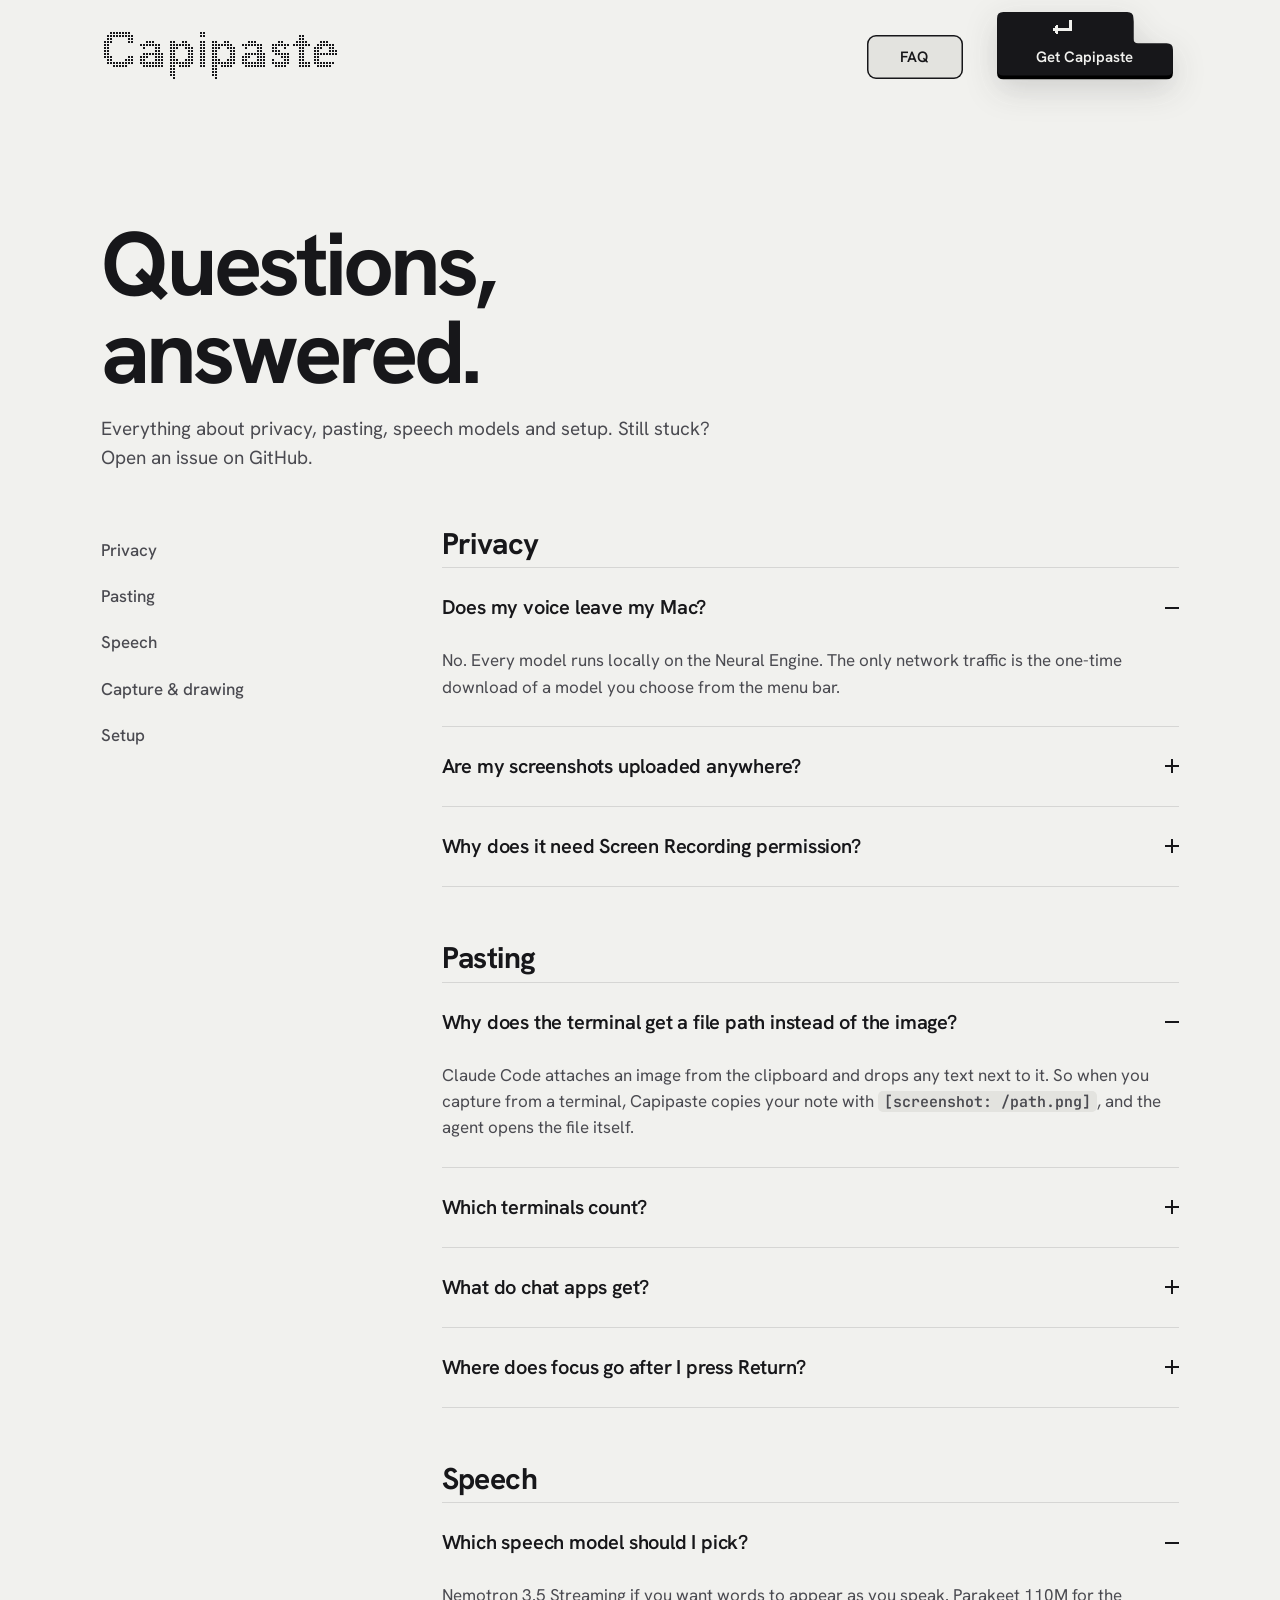
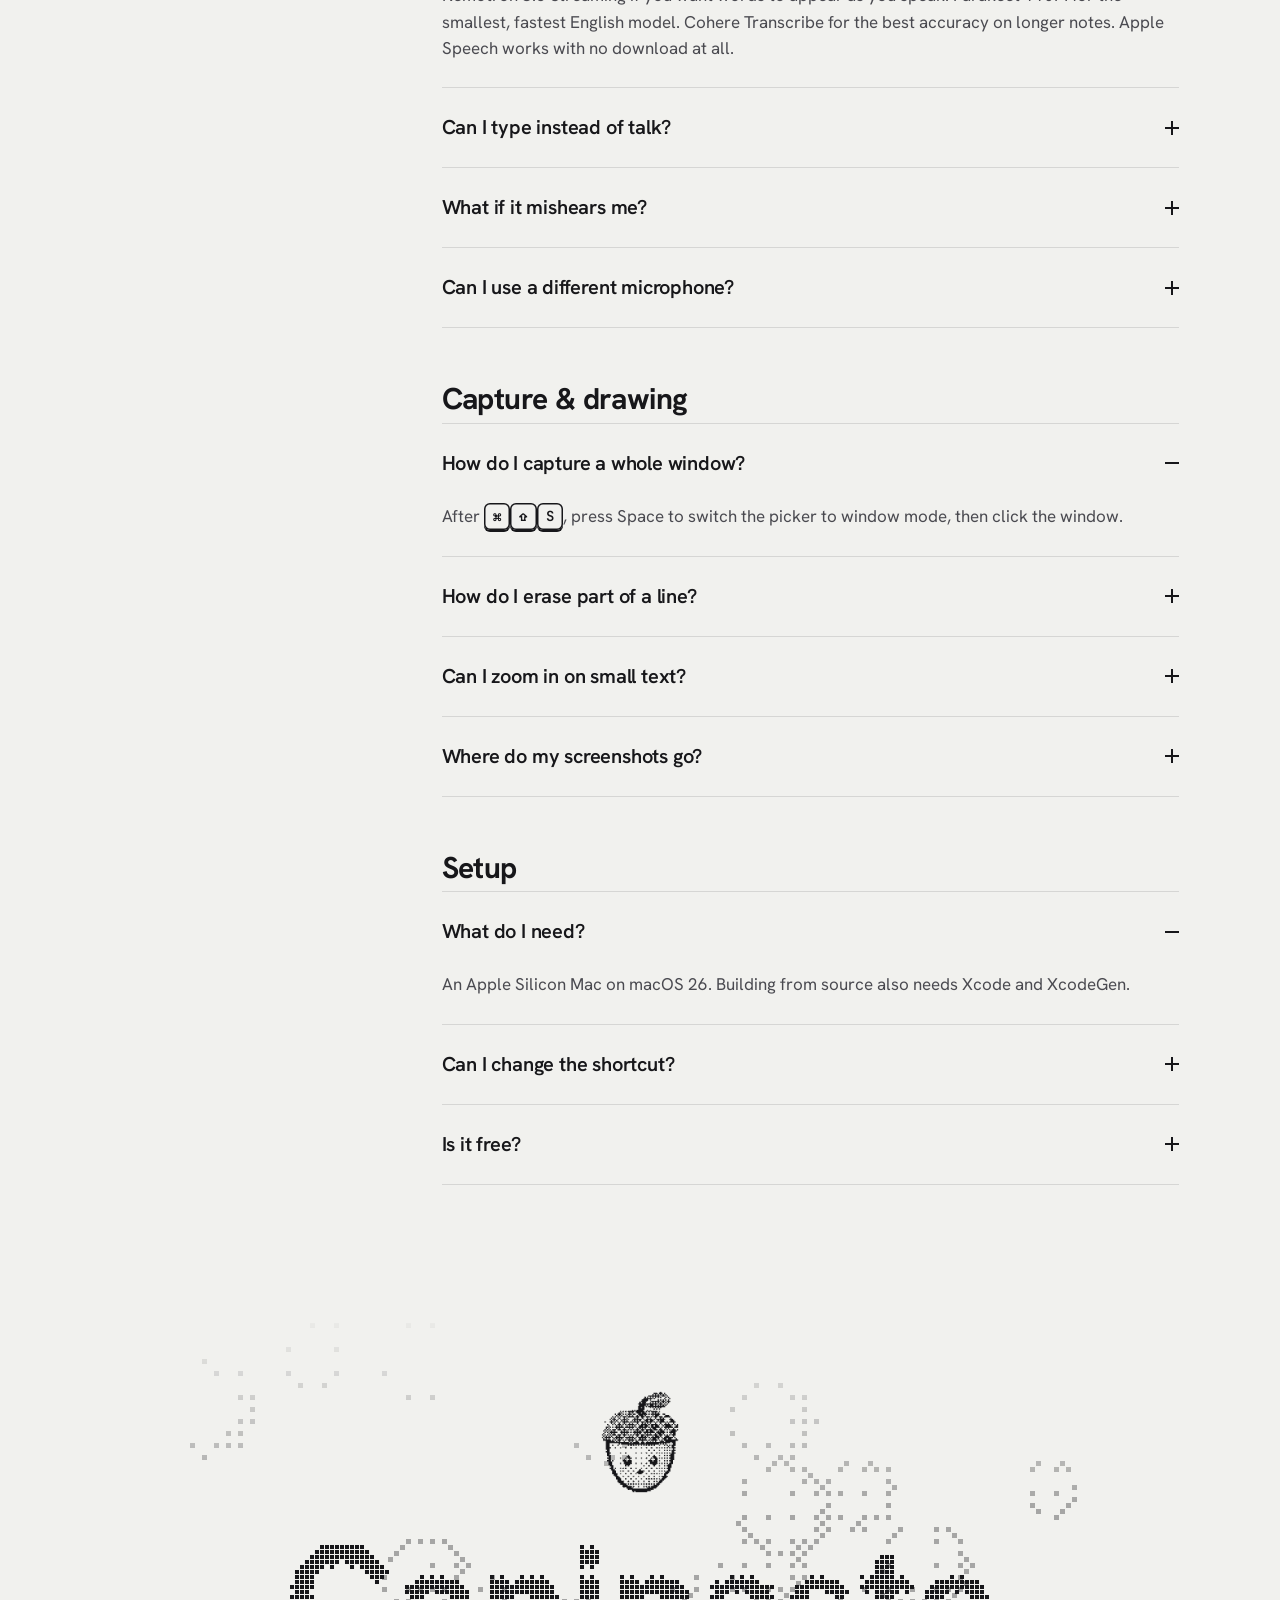
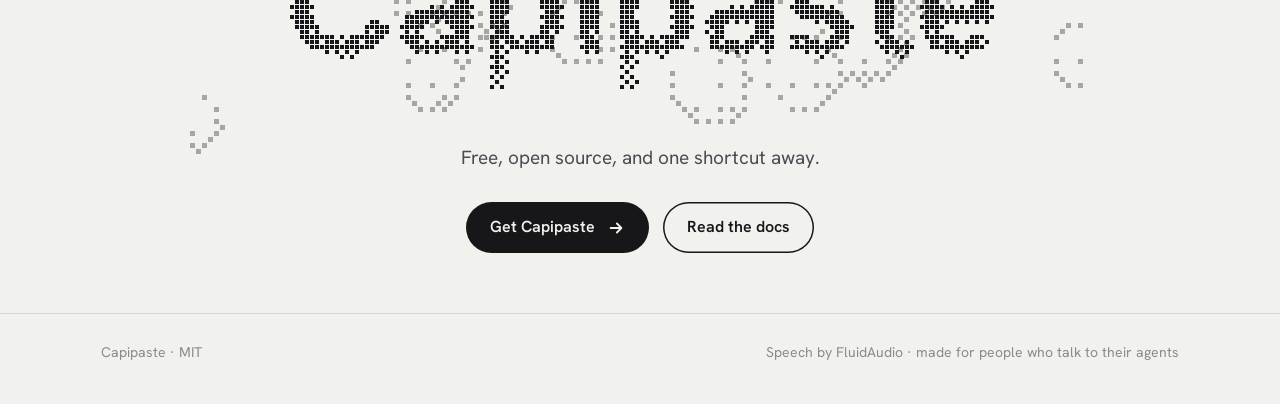
==== commit f41e1a0a: "Site nav: mirror + centre the Enter key so it sits on the FAQ key's row Co-Authored-By: Claude Opus " ====
--- a/site/faq.html
+++ b/site/faq.html
@@ -23,8 +23,8 @@
     </ul>
     <a class="cta" href="https://github.com/Chordlini/capipaste" aria-label="Get Capipaste">
       <svg class="enter" viewBox="0 0 206 78" aria-hidden="true">
-        <path class="lip" d="M56 5 H194 Q201 5 201 12 V69 Q201 76 194 76 H12 Q5 76 5 69 V47 Q5 40 12 40 H44 Q49 40 49 35 V12 Q49 5 56 5 Z"/>
-        <path class="cap" d="M56 1 H194 Q201 1 201 8 V65 Q201 72 194 72 H12 Q5 72 5 65 V43 Q5 36 12 36 H44 Q49 36 49 31 V8 Q49 1 56 1 Z"/>
+        <path class="lip" d="M12 5 H150 Q157 5 157 12 V35 Q157 40 162 40 H194 Q201 40 201 47 V69 Q201 76 194 76 H12 Q5 76 5 69 V12 Q5 5 12 5 Z"/>
+        <path class="cap" d="M12 1 H150 Q157 1 157 8 V31 Q157 36 162 36 H194 Q201 36 201 43 V65 Q201 72 194 72 H12 Q5 72 5 65 V8 Q5 1 12 1 Z"/>
       </svg>
       <span class="cta-label">Get Capipaste</span>
       <svg class="cta-arrow" viewBox="0 0 14 10" aria-hidden="true"><path d="M11 0h2v7h-2z M4 5h9v2H4z M3 3h1v6H3z M2 4h1v4H2z M1 5h1v2H1z" fill="currentColor"/></svg>
--- a/site/style.css
+++ b/site/style.css
@@ -46,7 +46,7 @@
 /* each link is a key cap: label on the face, shortcut number as a corner legend */
 .nav ul a.key {
   position: relative; display: grid; place-items: center;
-  min-width: 96px; height: 44px; padding: 0 16px;
+  min-width: 96px; height: 44px; margin-bottom: -6px; padding: 0 16px;
   border-radius: 9px; background: var(--paper);
   box-shadow: inset 0 0 0 1.5px var(--ink), 0 4px 0 var(--ink);
   transform: translateY(-2px);
@@ -62,14 +62,15 @@
 }
 /* ISO Enter key CTA */
 .cta {
-  position: relative; display: block; width: 206px; height: 78px; flex: none;
+  position: relative; display: block; width: 188px; height: 70px; flex: none;
+  margin-bottom: 12px; /* the wide bar shares the FAQ key's optical row */
   color: var(--paper); text-decoration: none; font-weight: 600; font-size: 15px;
 }
 .cta .enter { position: absolute; inset: 0; width: 100%; height: 100%; overflow: visible; filter: drop-shadow(0 10px 16px rgba(23,23,26,.16)); }
 .cta .lip { fill: #000; }
 .cta .cap { fill: var(--ink); transition: transform .08s ease; }
-.cta .cta-label { position: absolute; left: 22px; bottom: 16px; transition: transform .08s ease; white-space: nowrap; }
-.cta .cta-arrow { position: absolute; right: 22px; top: 11px; width: 22px; height: 16px; shape-rendering: crispEdges; transition: transform .08s ease; }
+.cta .cta-label { position: absolute; left: 0; right: 0; bottom: 12px; text-align: center; transition: transform .08s ease; white-space: nowrap; }
+.cta .cta-arrow { position: absolute; left: 0; width: 143px; top: 9px; height: 16px; shape-rendering: crispEdges; transition: transform .08s ease; }
 .cta:hover .cap, .cta:hover .cta-label, .cta:hover .cta-arrow { transform: translateY(2px); }
 .cta:active .cap, .cta:active .cta-label, .cta:active .cta-arrow { transform: translateY(4px); }
 .cta:focus-visible { outline: none; }
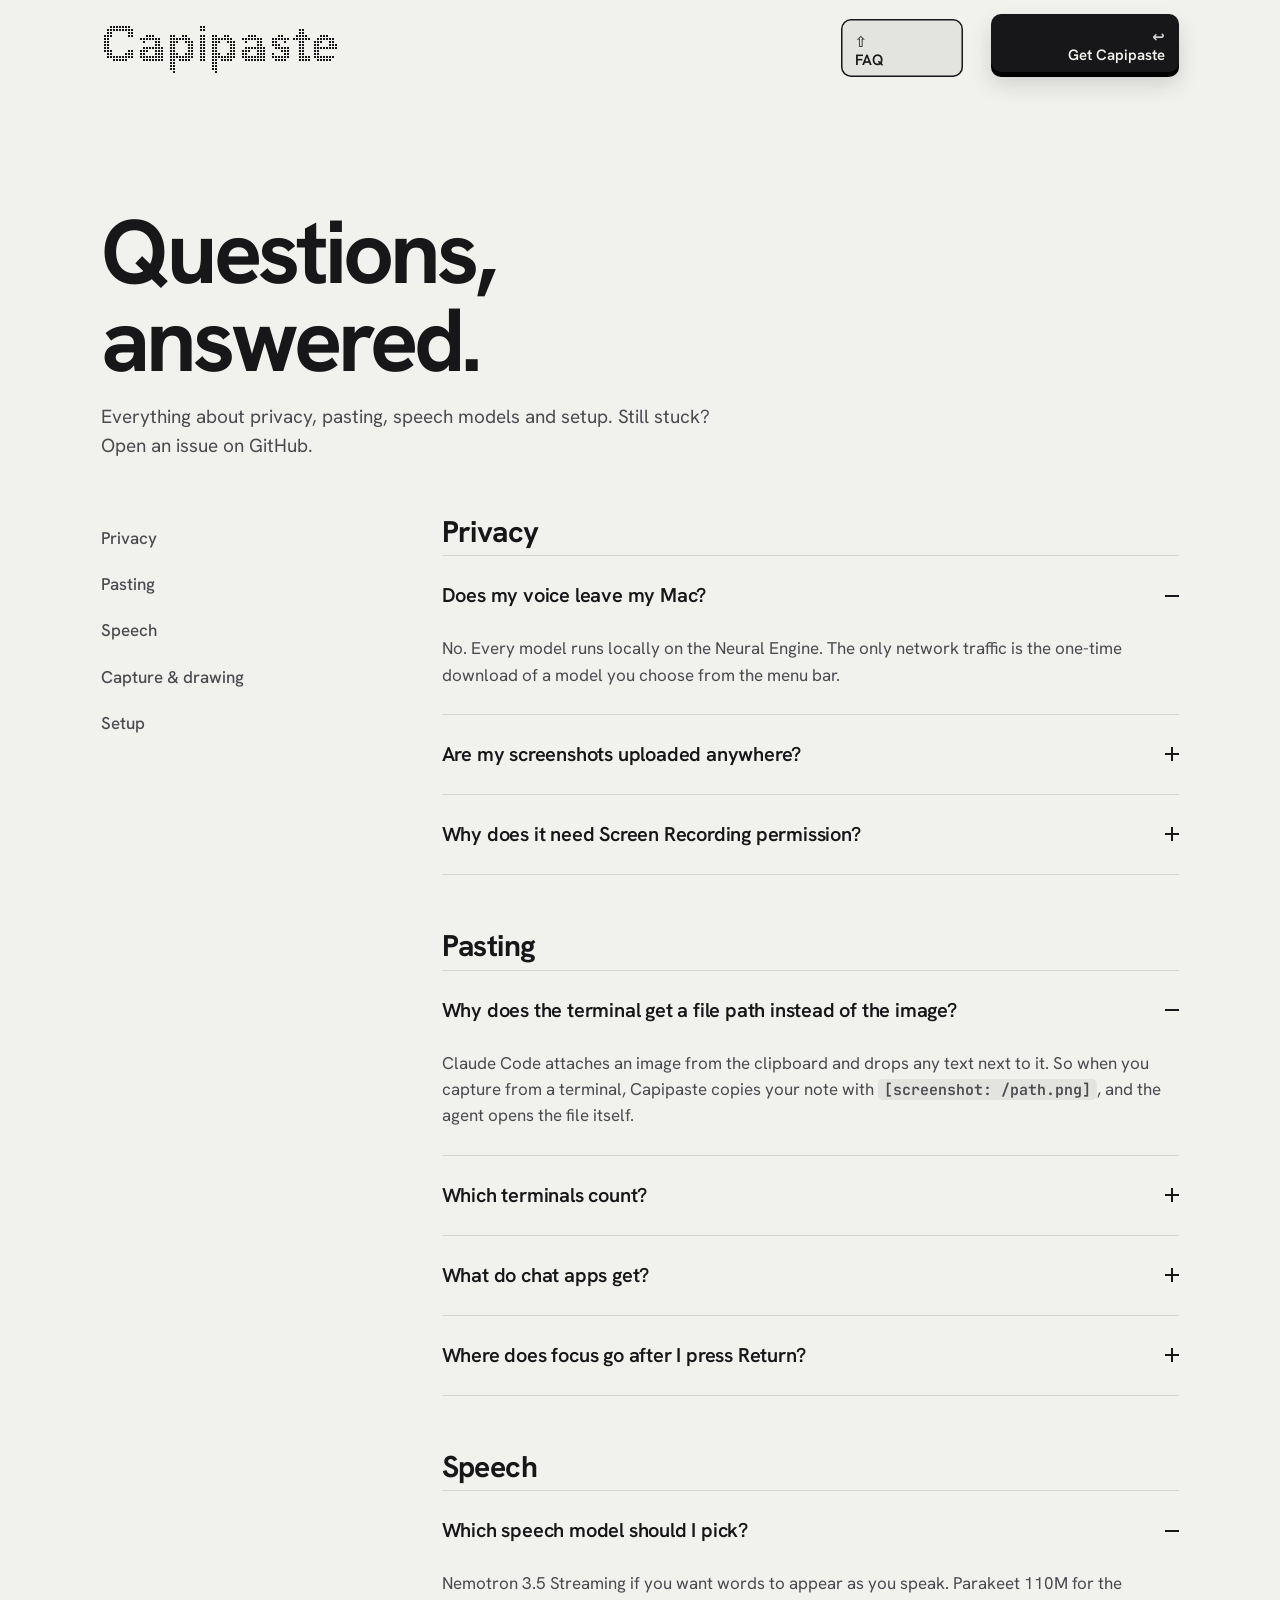
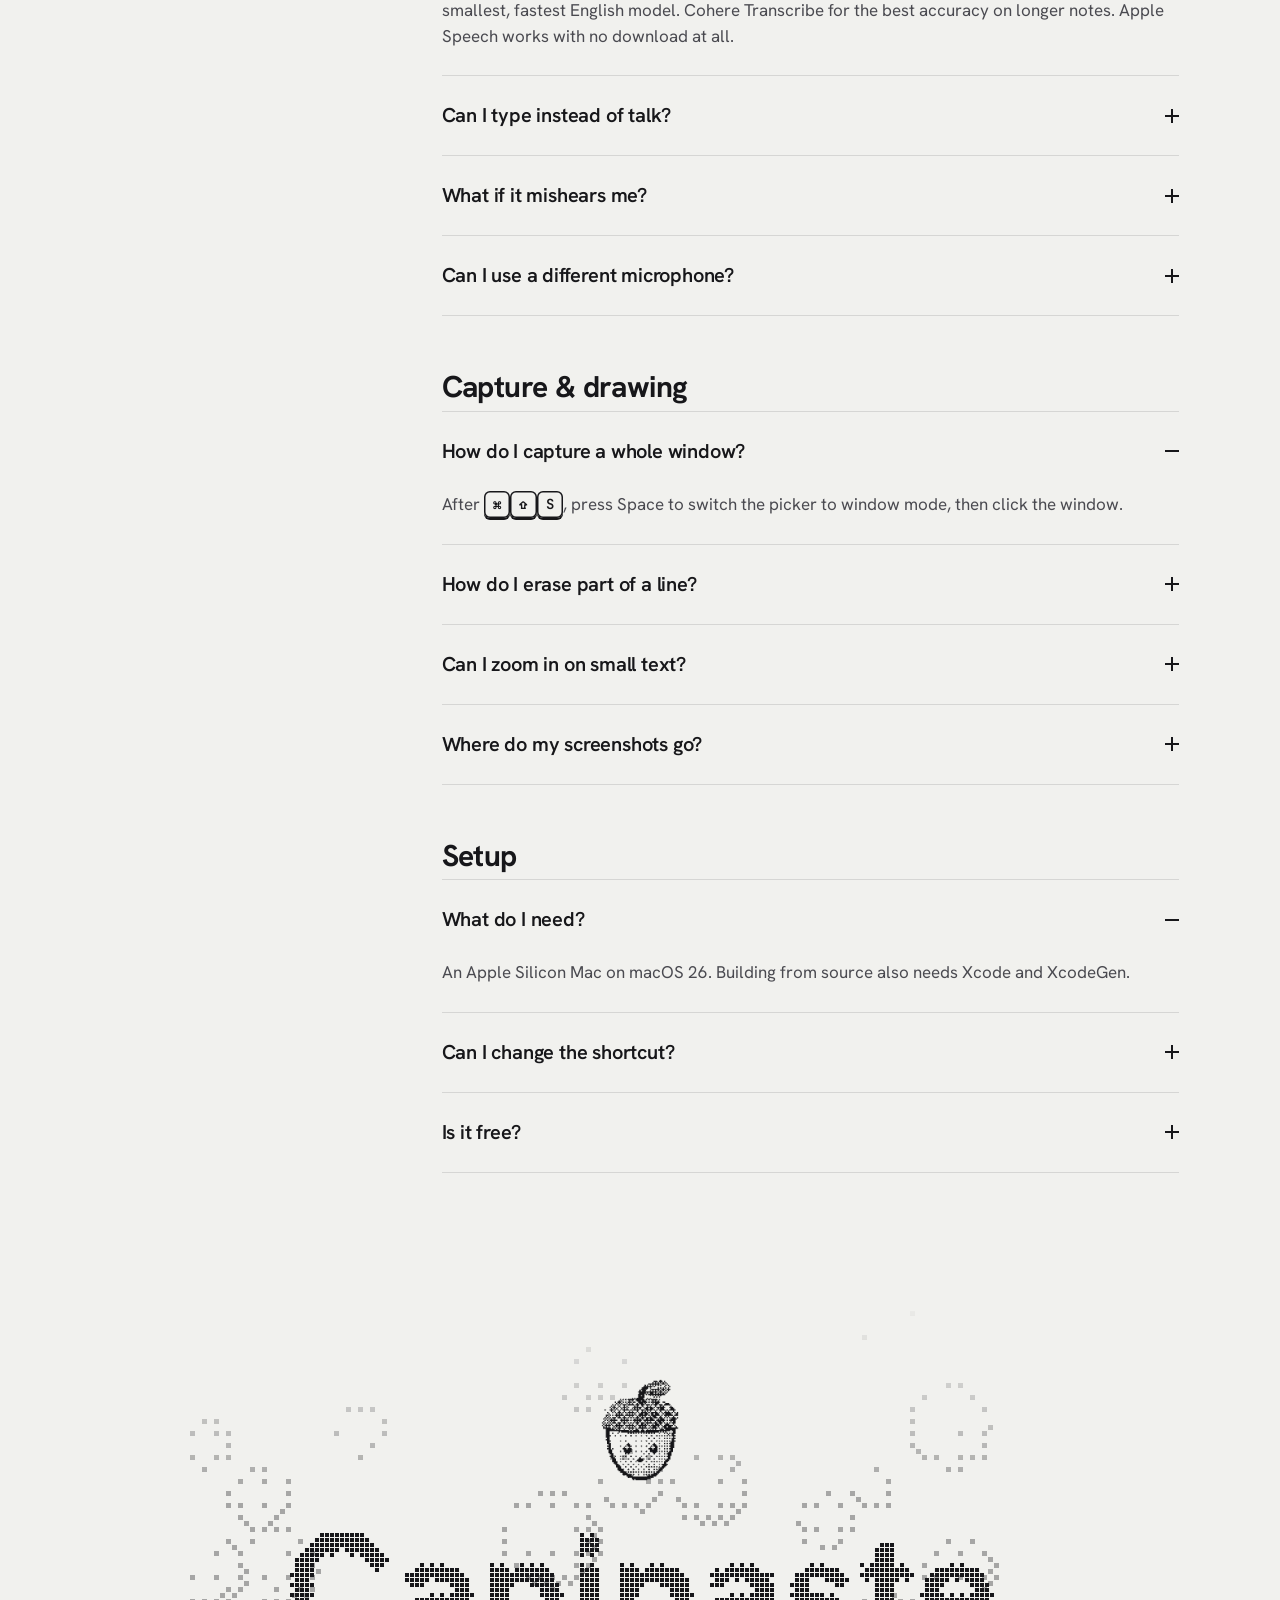
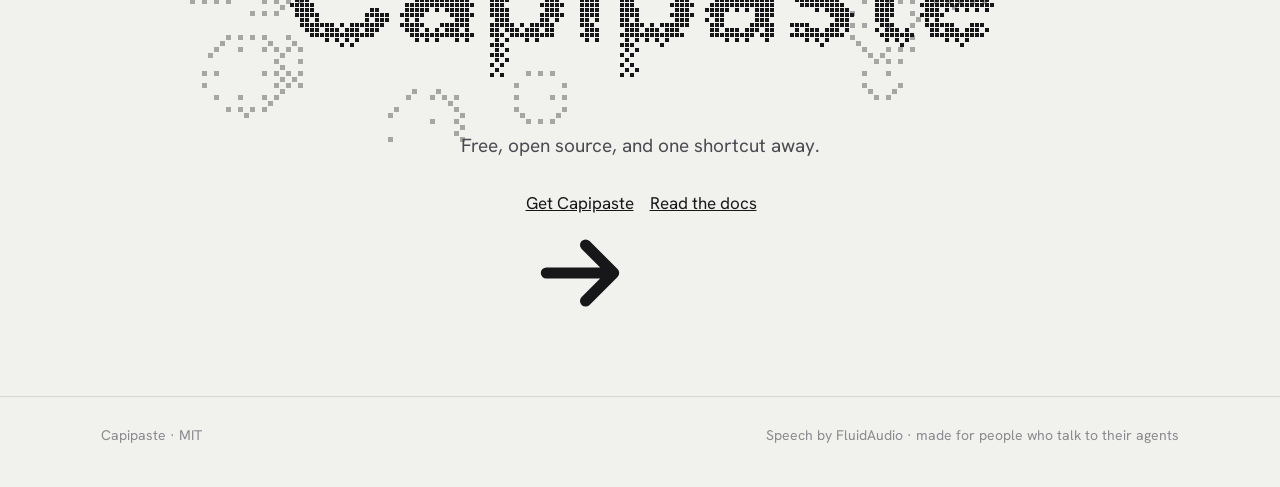
==== commit c1c3068c: "Site nav: FAQ as a Mac shift key, Get Capipaste as a Mac return key Co-Authored-By: Claude Opus 5 (1" ====
--- a/site/faq.html
+++ b/site/faq.html
@@ -19,15 +19,10 @@
   <div class="wrap">
     <a class="brand" href="index.html"><span class="brand-word dither-title" data-grid="15">Capipaste</span></a>
     <ul>
-      <li><a class="key" href="faq.html" aria-current="page"><span>FAQ</span></a></li>
+      <li><a class="key" href="faq.html" aria-current="page"><i aria-hidden="true">&#8679;</i><span>FAQ</span></a></li>
     </ul>
-    <a class="cta" href="https://github.com/Chordlini/capipaste" aria-label="Get Capipaste">
-      <svg class="enter" viewBox="0 0 206 78" aria-hidden="true">
-        <path class="lip" d="M12 5 H150 Q157 5 157 12 V35 Q157 40 162 40 H194 Q201 40 201 47 V69 Q201 76 194 76 H12 Q5 76 5 69 V12 Q5 5 12 5 Z"/>
-        <path class="cap" d="M12 1 H150 Q157 1 157 8 V31 Q157 36 162 36 H194 Q201 36 201 43 V65 Q201 72 194 72 H12 Q5 72 5 65 V8 Q5 1 12 1 Z"/>
-      </svg>
-      <span class="cta-label">Get Capipaste</span>
-      <svg class="cta-arrow" viewBox="0 0 14 10" aria-hidden="true"><path d="M11 0h2v7h-2z M4 5h9v2H4z M3 3h1v6H3z M2 4h1v4H2z M1 5h1v2H1z" fill="currentColor"/></svg>
+    <a class="cta" href="https://github.com/Chordlini/capipaste">
+      <i aria-hidden="true">&#8617;</i><span>Get Capipaste</span>
     </a>
   </div>
 </nav>
--- a/site/style.css
+++ b/site/style.css
@@ -1,5 +1,5 @@
 :root {
-  --nav-h: 104px;
+  --nav-h: 92px;
   --paper: #F1F1EE;
   --panel: #E3E3DF;
   --panel-2: #D9D9D4;
@@ -42,50 +42,34 @@
 .brand { text-decoration: none; display: block; line-height: 0; }
 .brand-word { display: inline-block; font-size: 52px; font-weight: 700; line-height: 1; letter-spacing: 0.015em; }
 /* key-row nav: each link is a numbered key; number keys jump there */
-.nav ul { display: flex; gap: 10px; list-style: none; padding: 0; margin-left: auto; font-size: 15px; align-items: center; }
-/* each link is a key cap: label on the face, shortcut number as a corner legend */
-.nav ul a.key {
-  position: relative; display: grid; place-items: center;
-  min-width: 96px; height: 44px; margin-bottom: -6px; padding: 0 16px;
-  border-radius: 9px; background: var(--paper);
-  box-shadow: inset 0 0 0 1.5px var(--ink), 0 4px 0 var(--ink);
-  transform: translateY(-2px);
-  text-decoration: none; color: var(--ink); font-weight: 600;
-  transition: transform .08s ease, box-shadow .08s ease, background .2s;
-}
-.nav ul a.key i { position: absolute; top: 4px; left: 7px; font: 600 9px/1 var(--mono); font-style: normal; color: var(--ink-3); }
-.nav ul a.key span { padding-top: 1px; }
-.nav ul a.key:hover { transform: translateY(0); box-shadow: inset 0 0 0 1.5px var(--ink), 0 2px 0 var(--ink); }
-/* the section you're reading is a key held down */
-.nav ul a.key.active, .nav ul a.key[aria-current="page"], .nav ul a.key.pressed {
+.nav ul { display: flex; gap: 12px; list-style: none; padding: 0; margin-left: auto; align-items: center; }
+/* Mac keycaps: symbol above the label, like the keys on an Apple keyboard */
+.key, .cta {
+  position: relative; display: grid; align-content: end; gap: 2px;
+  height: 58px; padding: 0 14px 9px; border-radius: 10px;
+  text-decoration: none; font-size: 15px; font-weight: 600; line-height: 1.1;
+  transform: translateY(-3px);
+  transition: transform .09s ease, box-shadow .09s ease, background .2s;
+}
+.key i, .cta i { font-style: normal; font-size: 15px; line-height: 1; opacity: .75; }
+/* shift key */
+.key {
+  justify-items: start; min-width: 122px; color: var(--ink); background: var(--paper);
+  box-shadow: inset 0 0 0 1.5px var(--ink), 0 5px 0 var(--ink);
+}
+.key:hover { transform: translateY(-1px); box-shadow: inset 0 0 0 1.5px var(--ink), 0 3px 0 var(--ink); }
+.key:active, .key.pressed, .key[aria-current="page"] {
   transform: translateY(2px); box-shadow: inset 0 0 0 1.5px var(--ink), 0 0 0 var(--ink); background: var(--panel);
 }
-/* ISO Enter key CTA */
+/* return key */
 .cta {
-  position: relative; display: block; width: 188px; height: 70px; flex: none;
-  margin-bottom: 12px; /* the wide bar shares the FAQ key's optical row */
-  color: var(--paper); text-decoration: none; font-weight: 600; font-size: 15px;
-}
-.cta .enter { position: absolute; inset: 0; width: 100%; height: 100%; overflow: visible; filter: drop-shadow(0 10px 16px rgba(23,23,26,.16)); }
-.cta .lip { fill: #000; }
-.cta .cap { fill: var(--ink); transition: transform .08s ease; }
-.cta .cta-label { position: absolute; left: 0; right: 0; bottom: 12px; text-align: center; transition: transform .08s ease; white-space: nowrap; }
-.cta .cta-arrow { position: absolute; left: 0; width: 143px; top: 9px; height: 16px; shape-rendering: crispEdges; transition: transform .08s ease; }
-.cta:hover .cap, .cta:hover .cta-label, .cta:hover .cta-arrow { transform: translateY(2px); }
-.cta:active .cap, .cta:active .cta-label, .cta:active .cta-arrow { transform: translateY(4px); }
-.cta:focus-visible { outline: none; }
-.cta:focus-visible .cap { stroke: var(--paper); stroke-width: 2; }
-.btn {
-  display: inline-flex; align-items: center; gap: 12px;
-  background: var(--ink); color: var(--paper);
-  padding: 13px 24px; border-radius: 999px;
-  font-weight: 600; font-size: 16px; text-decoration: none;
-  transition: transform .2s ease, box-shadow .2s ease;
-}
-.btn:hover { transform: translateY(-1px); box-shadow: 0 8px 22px rgba(23,23,26,.18); }
-.btn svg { width: 18px; height: 18px; }
-.btn.ghost { background: transparent; color: var(--ink); box-shadow: inset 0 0 0 1.5px var(--ink); }
-.menu-toggle { display: none; }
+  justify-items: end; text-align: right; min-width: 188px; flex: none;
+  color: var(--paper); background: var(--ink);
+  box-shadow: 0 5px 0 #000, 0 12px 22px rgba(23,23,26,.16);
+}
+.cta i { opacity: .85; }
+.cta:hover { transform: translateY(-1px); box-shadow: 0 3px 0 #000, 0 8px 16px rgba(23,23,26,.14); }
+.cta:active { transform: translateY(2px); box-shadow: 0 0 0 #000, 0 2px 6px rgba(23,23,26,.12); }
 
 /* ---------- hero ---------- */
 .hero { position: relative; padding-bottom: clamp(60px, 10vw, 120px); }
@@ -285,7 +269,7 @@
 @media (max-width: 900px) {
   :root { --nav-h: 72px; }
   .nav ul { display: none; }
-  .cta { margin-left: auto; transform: scale(.78); transform-origin: right center; margin-right: -8px; }
+  .cta { margin-left: auto; min-width: 150px; height: 52px; font-size: 14px; }
   .brand-word { font-size: 32px; }
   .how { grid-template-columns: 1fr; }
   .demo-col { order: -1; position: sticky; top: var(--nav-h); align-self: start; z-index: 2; background: var(--paper); padding: 10px 0 14px; }
@@ -304,7 +288,7 @@
   .specs { grid-template-columns: 1fr; }
   .spec { grid-template-columns: 110px minmax(0, 1fr); gap: 14px; }
 }
-@media (max-width: 360px) { .brand-word { font-size: 26px; } .cta { transform: scale(.66); } }
+@media (max-width: 360px) { .brand-word { font-size: 26px; } .cta { min-width: 0; } .cta span { font-size: 13px; } }
 @media (max-width: 520px) {
   .fake .cards { grid-template-columns: repeat(2, 1fr); }
   .fake .cards div:nth-child(3) { display: none; }
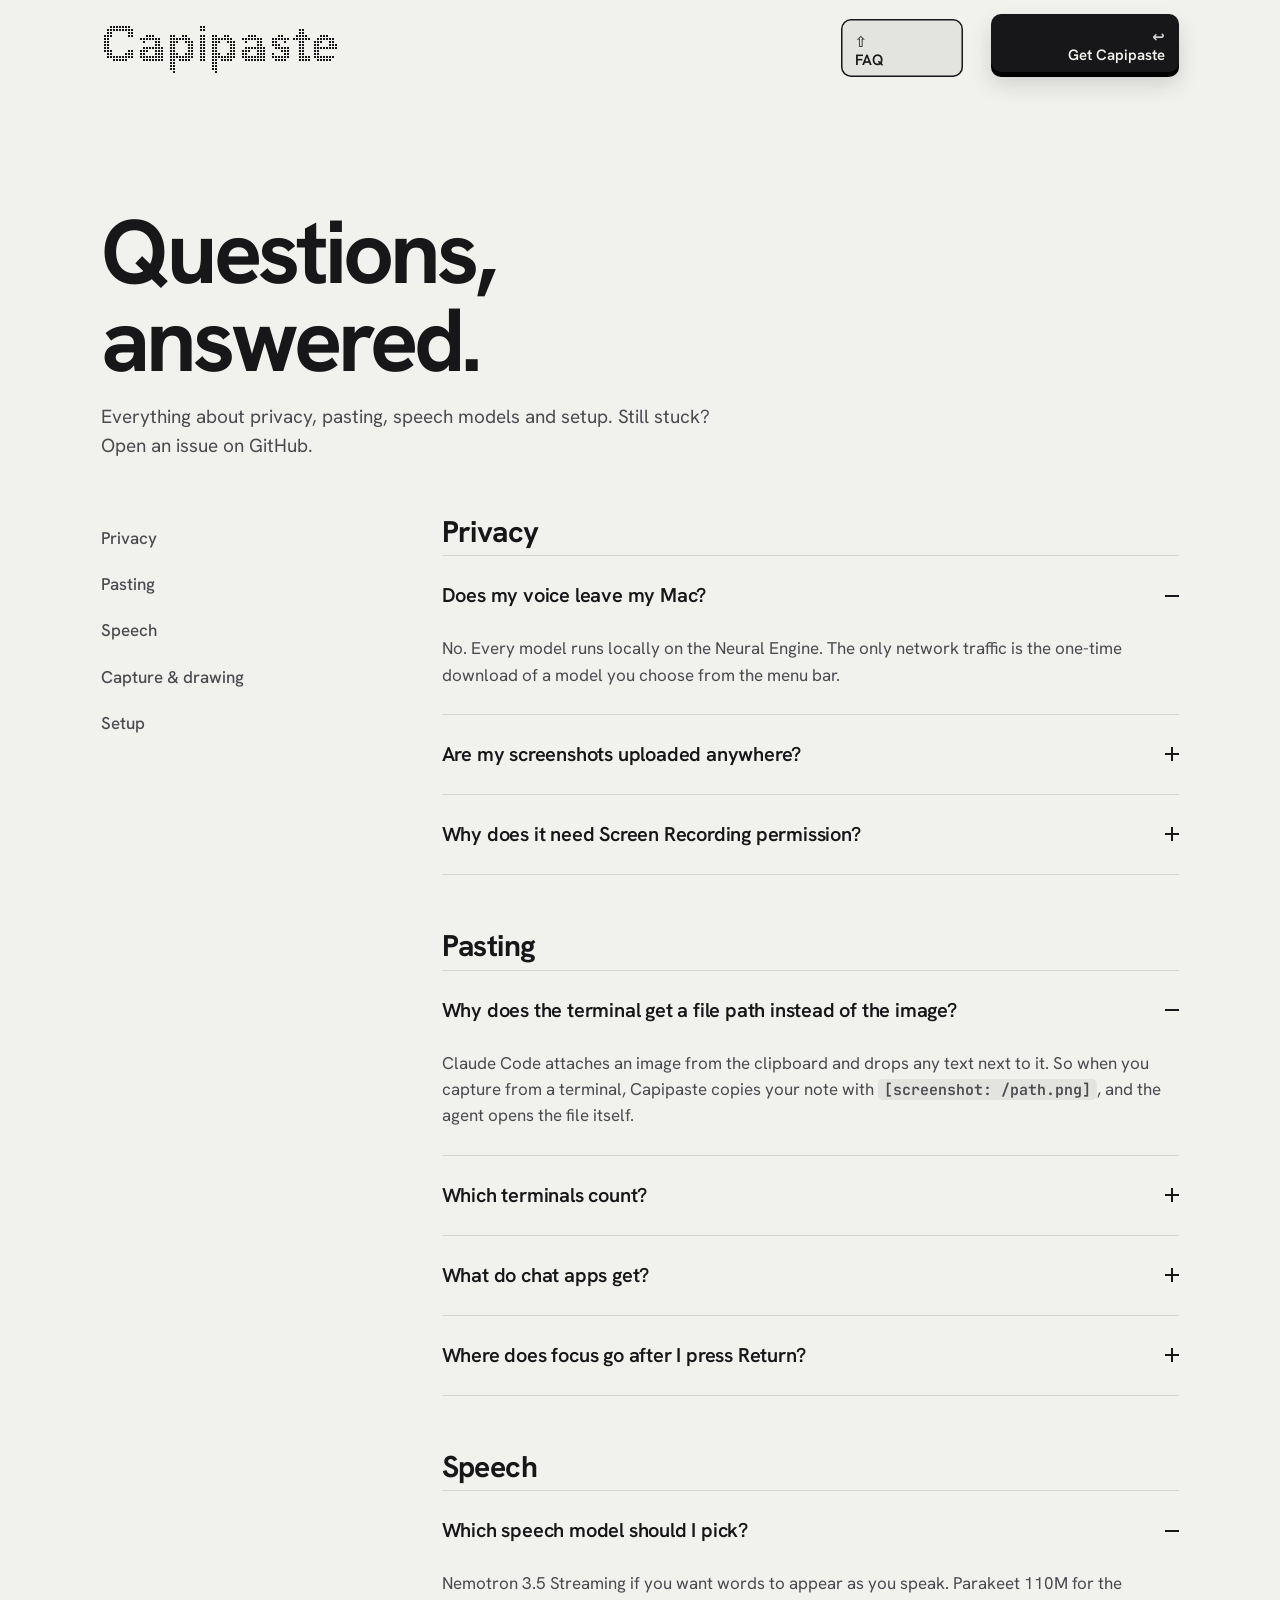
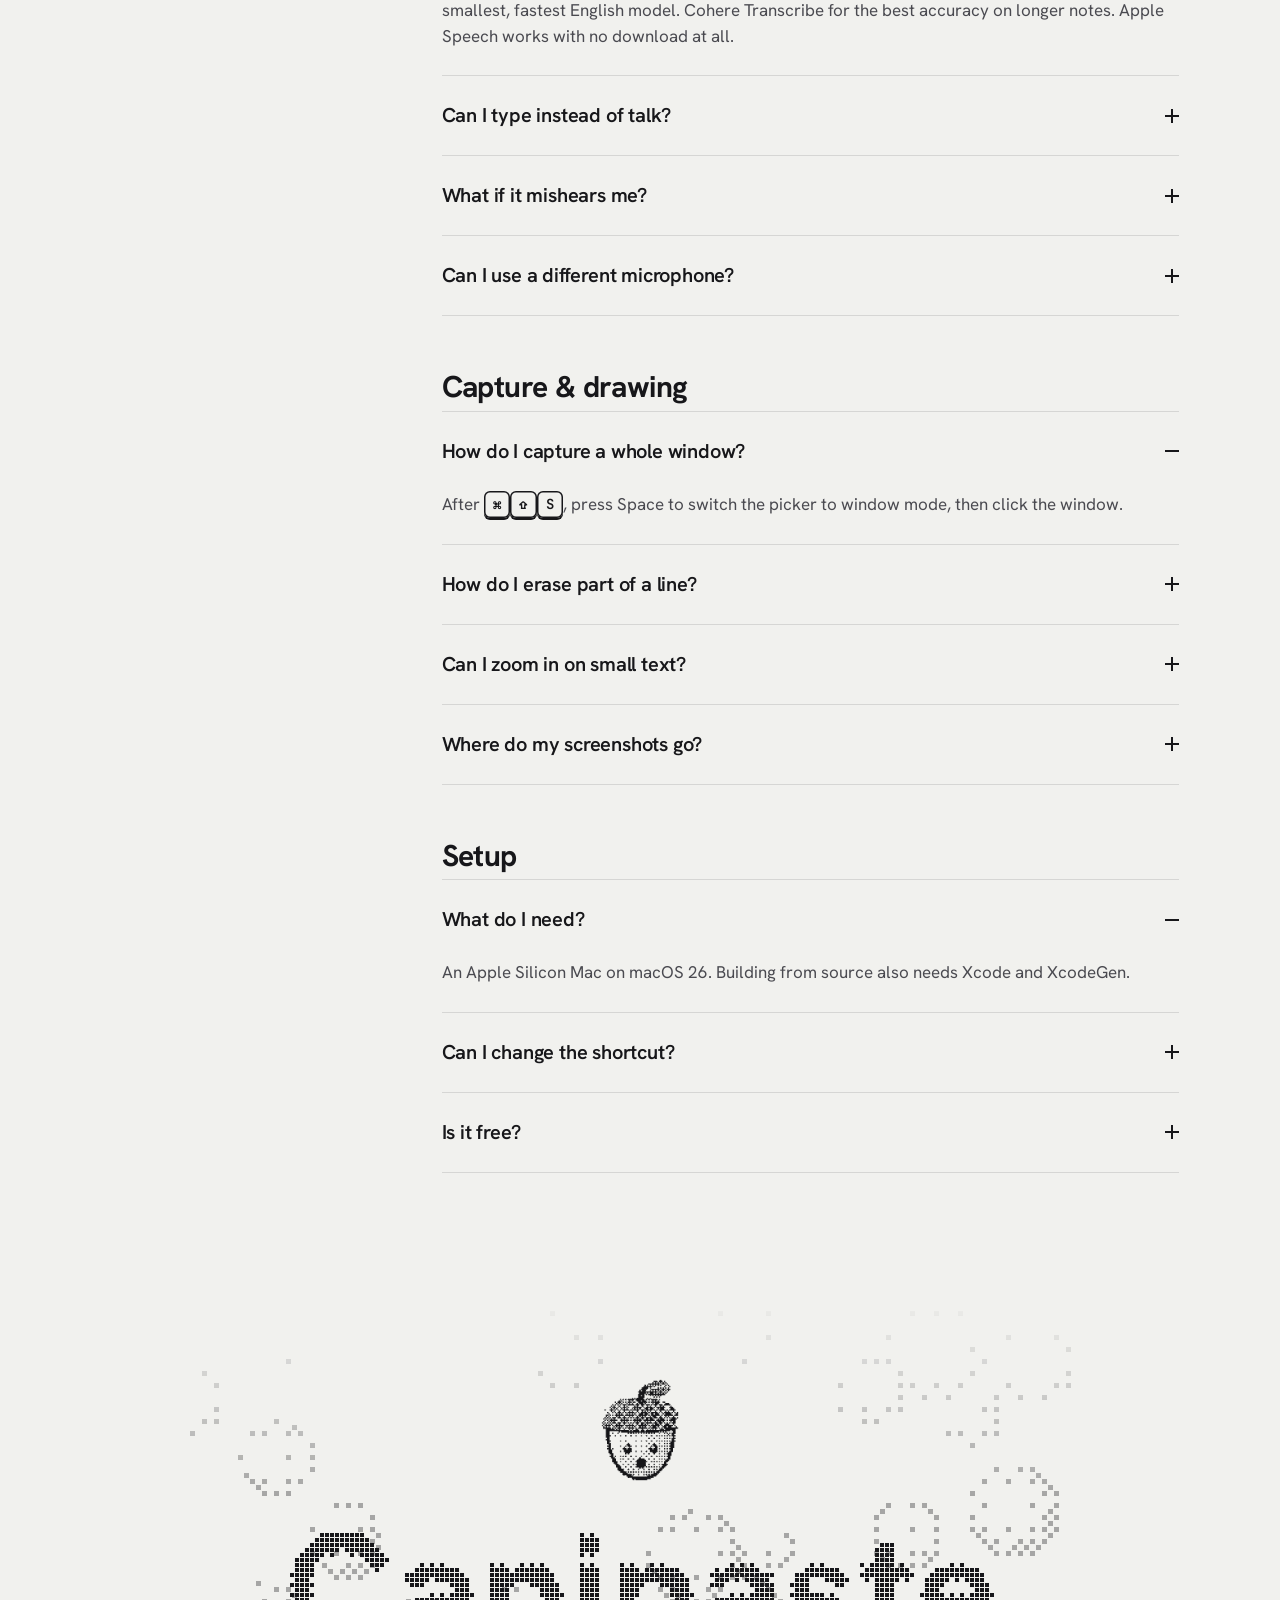
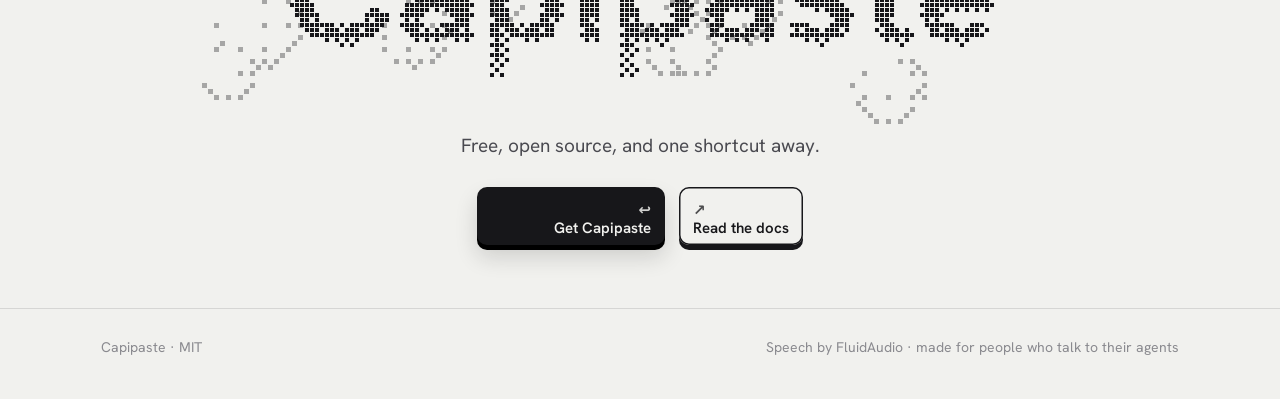
==== commit 310378de: "Site hero: dot-lettered headline (centred lines supported), Mac-key buttons, no stray arrow Restores" ====
--- a/site/faq.html
+++ b/site/faq.html
@@ -157,10 +157,8 @@
       <canvas id="wordmark" width="900" height="200" role="img" aria-label="Capipaste"></canvas>
       <p>Free, open source, and one shortcut away.</p>
       <div class="actions">
-        <a class="btn" href="https://github.com/Chordlini/capipaste">Get Capipaste
-          <svg viewBox="0 0 20 20" fill="none" stroke="currentColor" stroke-width="2" stroke-linecap="round" stroke-linejoin="round" aria-hidden="true"><path d="M4 10h12M11 5l5 5-5 5"/></svg>
-        </a>
-        <a class="btn ghost" href="https://github.com/Chordlini/capipaste#readme">Read the docs</a>
+        <a class="cta" href="https://github.com/Chordlini/capipaste"><i aria-hidden="true">&#8617;</i><span>Get Capipaste</span></a>
+        <a class="key" href="https://github.com/Chordlini/capipaste#readme"><i aria-hidden="true">&#8599;</i><span>Read the docs</span></a>
       </div>
     </div>
   </section>
--- a/site/style.css
+++ b/site/style.css
@@ -267,9 +267,13 @@
 
 /* ---------- responsive ---------- */
 @media (max-width: 900px) {
-  :root { --nav-h: 72px; }
-  .nav ul { display: none; }
-  .cta { margin-left: auto; min-width: 150px; height: 52px; font-size: 14px; }
+  :root { --nav-h: 76px; }
+  .nav .wrap { gap: 12px; }
+  .nav ul { margin-left: auto; }
+  .key, .cta { height: 50px; font-size: 14px; padding: 0 11px 7px; border-radius: 9px; }
+  .key i, .cta i { font-size: 13px; }
+  .key { min-width: 86px; }
+  .cta { min-width: 150px; }
   .brand-word { font-size: 32px; }
   .how { grid-template-columns: 1fr; }
   .demo-col { order: -1; position: sticky; top: var(--nav-h); align-self: start; z-index: 2; background: var(--paper); padding: 10px 0 14px; }
@@ -288,7 +292,7 @@
   .specs { grid-template-columns: 1fr; }
   .spec { grid-template-columns: 110px minmax(0, 1fr); gap: 14px; }
 }
-@media (max-width: 360px) { .brand-word { font-size: 26px; } .cta { min-width: 0; } .cta span { font-size: 13px; } }
+@media (max-width: 420px) { .brand-word { font-size: 26px; } .key { min-width: 62px; } .cta { min-width: 116px; } .key span, .cta span { font-size: 12.5px; } }
 @media (max-width: 520px) {
   .fake .cards { grid-template-columns: repeat(2, 1fr); }
   .fake .cards div:nth-child(3) { display: none; }
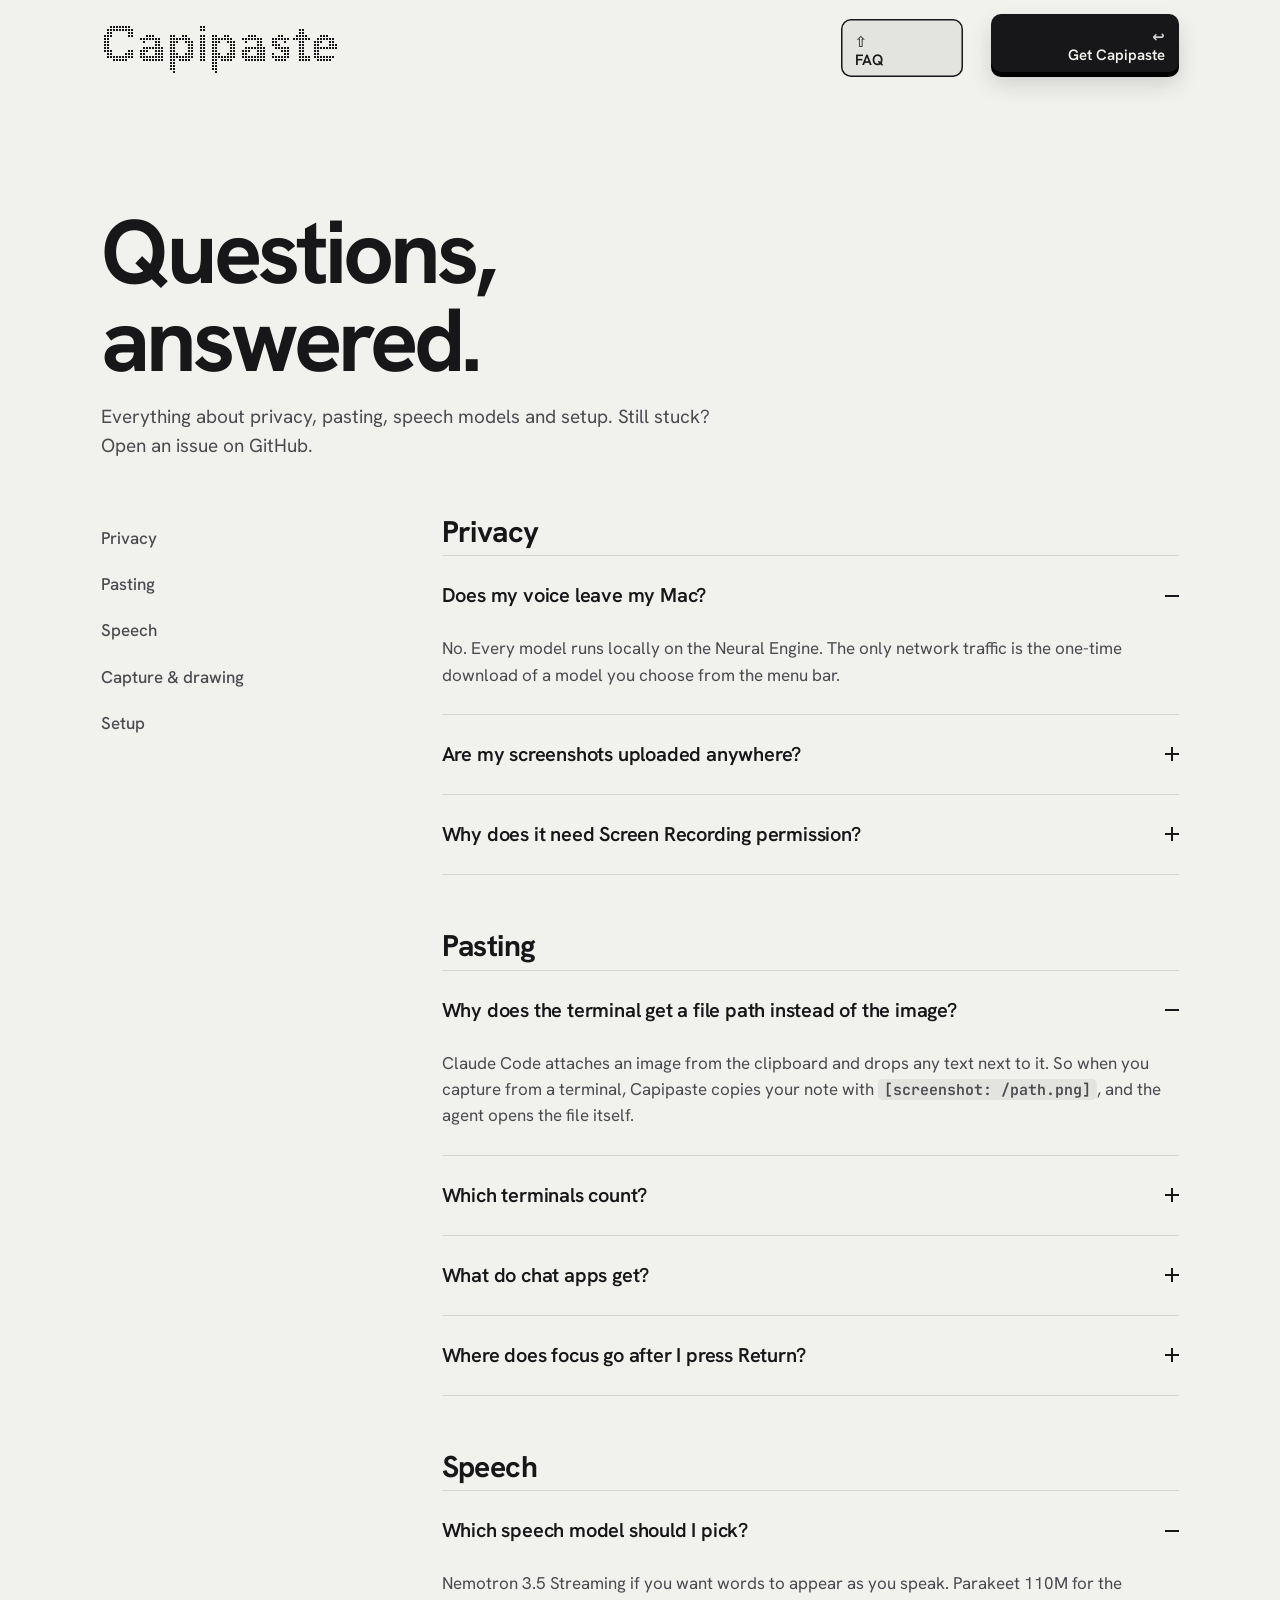
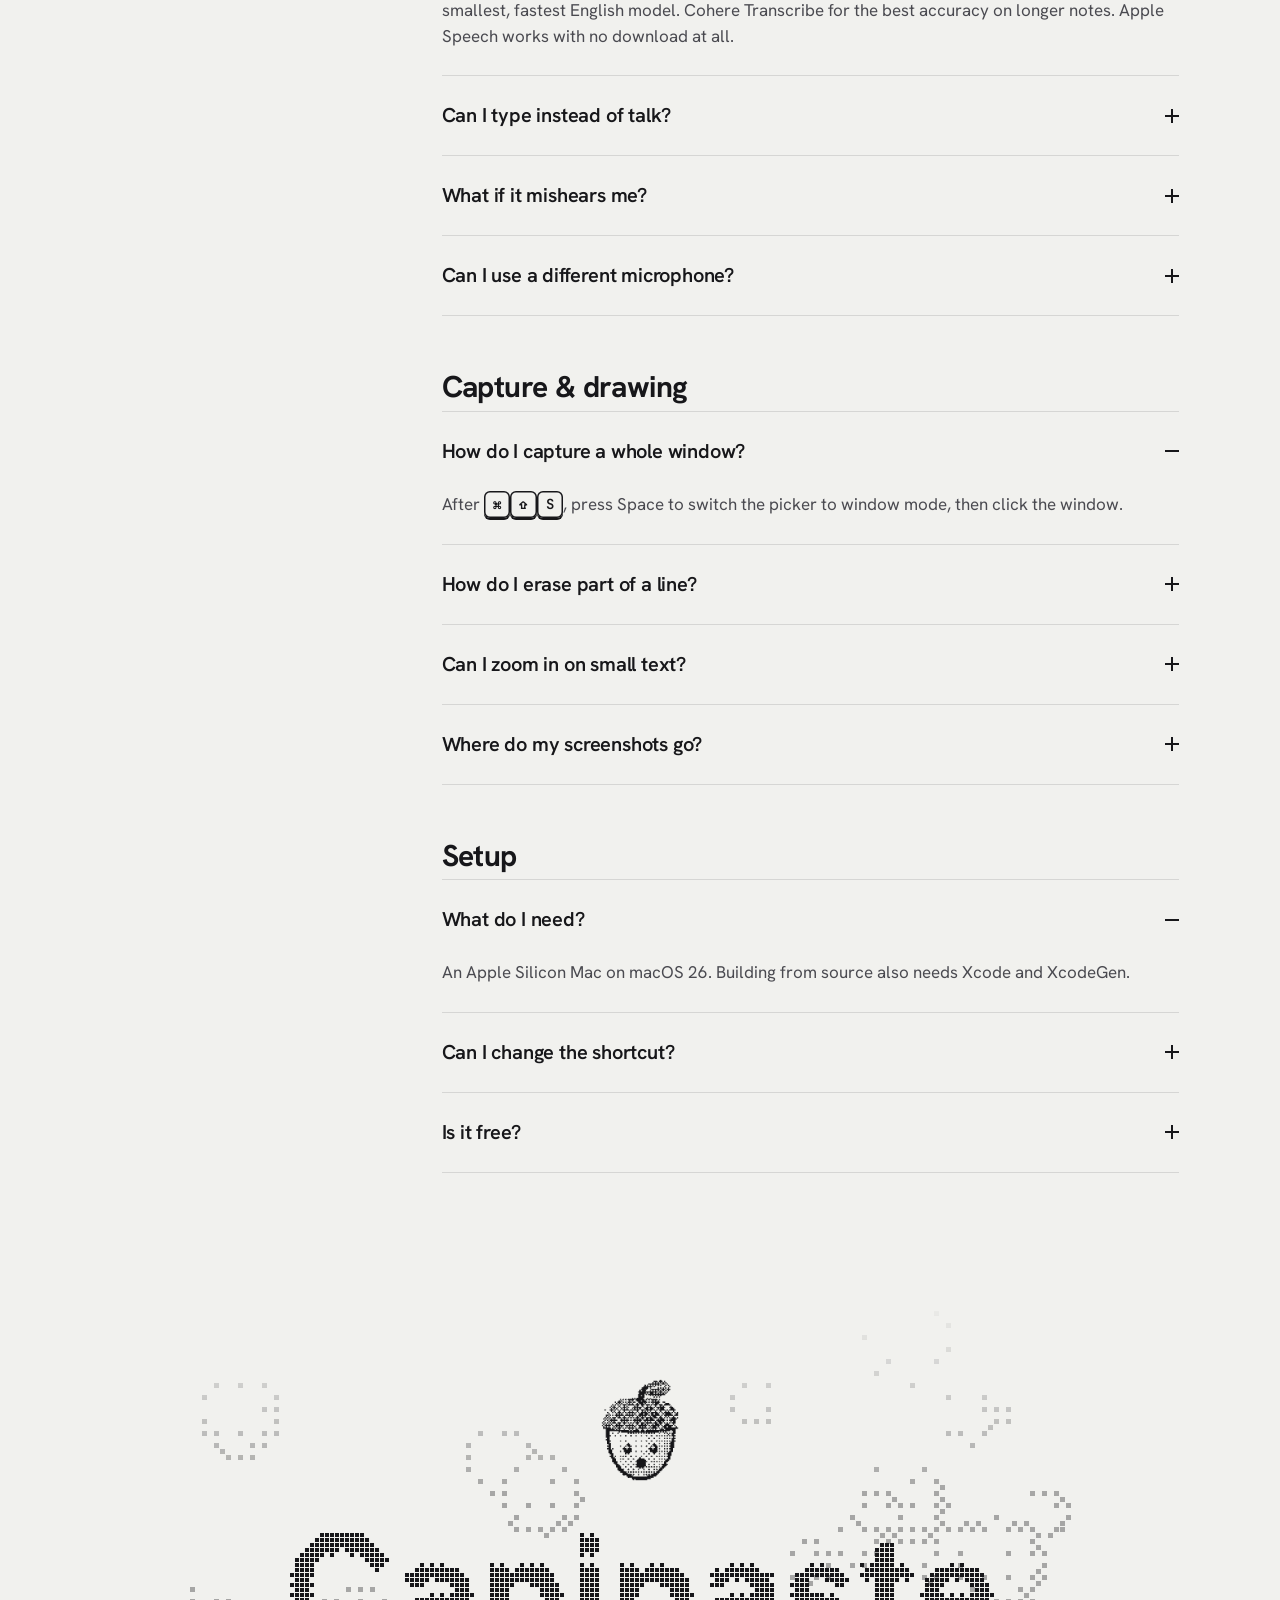
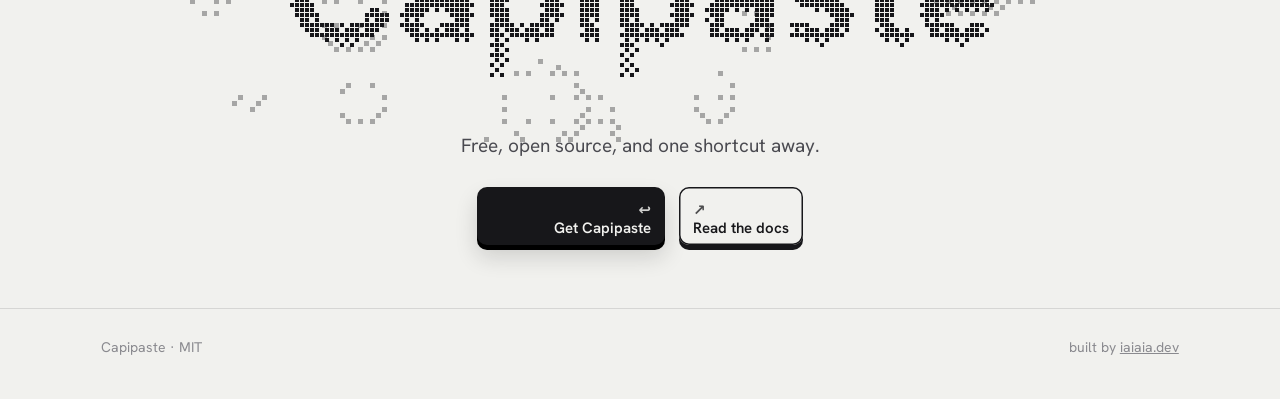
==== commit a034bc88: "Site footer: built by iaiaia.dev Co-Authored-By: Claude Opus 5 (1M context) <noreply@anthropic.com>" ====
--- a/site/faq.html
+++ b/site/faq.html
@@ -167,7 +167,7 @@
 <footer>
   <div class="wrap">
     <span>Capipaste · MIT</span>
-    <span>Speech by FluidAudio · made for people who talk to their agents</span>
+    <span>built by <a href="https://iaiaia.dev">iaiaia.dev</a></span>
   </div>
 </footer>
 
--- a/site/style.css
+++ b/site/style.css
@@ -99,6 +99,18 @@
   box-shadow: inset 0 0 0 1.5px var(--ink), 0 2px 0 var(--ink);
   vertical-align: .08em;
 }
+.corner-word {
+  position: absolute; left: var(--pad); bottom: 34px;
+  display: flex; align-items: flex-end; gap: 4px;
+  font-size: 30px; font-weight: 700; line-height: 1; letter-spacing: 0.015em;
+}
+/* the full stop is the recording light */
+.rec-dot {
+  width: .2em; height: .2em; margin-bottom: .2em; flex: none;
+  background: var(--mark);
+  animation: rec 1.6s ease-in-out infinite;
+}
+@keyframes rec { 0%, 100% { opacity: 1; } 50% { opacity: .18; } }
 .scroll-cue { position: absolute; bottom: 26px; left: 50%; transform: translateX(-50%); display: grid; gap: 5px; }
 .scroll-cue i { width: 5px; height: 5px; background: var(--ink); animation: cue 1.6s infinite; }
 .scroll-cue i:nth-child(2) { animation-delay: .2s; }
@@ -267,6 +279,7 @@
 
 /* ---------- responsive ---------- */
 @media (max-width: 900px) {
+  .corner-word { font-size: 22px; bottom: 26px; }
   :root { --nav-h: 76px; }
   .nav .wrap { gap: 12px; }
   .nav ul { margin-left: auto; }
@@ -333,6 +346,7 @@
 .faq-group h2 { font-size: clamp(24px, 2.4vw, 30px); letter-spacing: -0.02em; margin-bottom: 8px; scroll-margin-top: 100px; }
 .faq-groups .faq { margin-top: 0; }
 @media (max-width: 900px) {
+  .corner-word { font-size: 22px; bottom: 26px; }
   .faq-groups { grid-template-columns: 1fr; }
   .faq-groups nav { position: static; grid-auto-flow: column; overflow-x: auto; }
 }
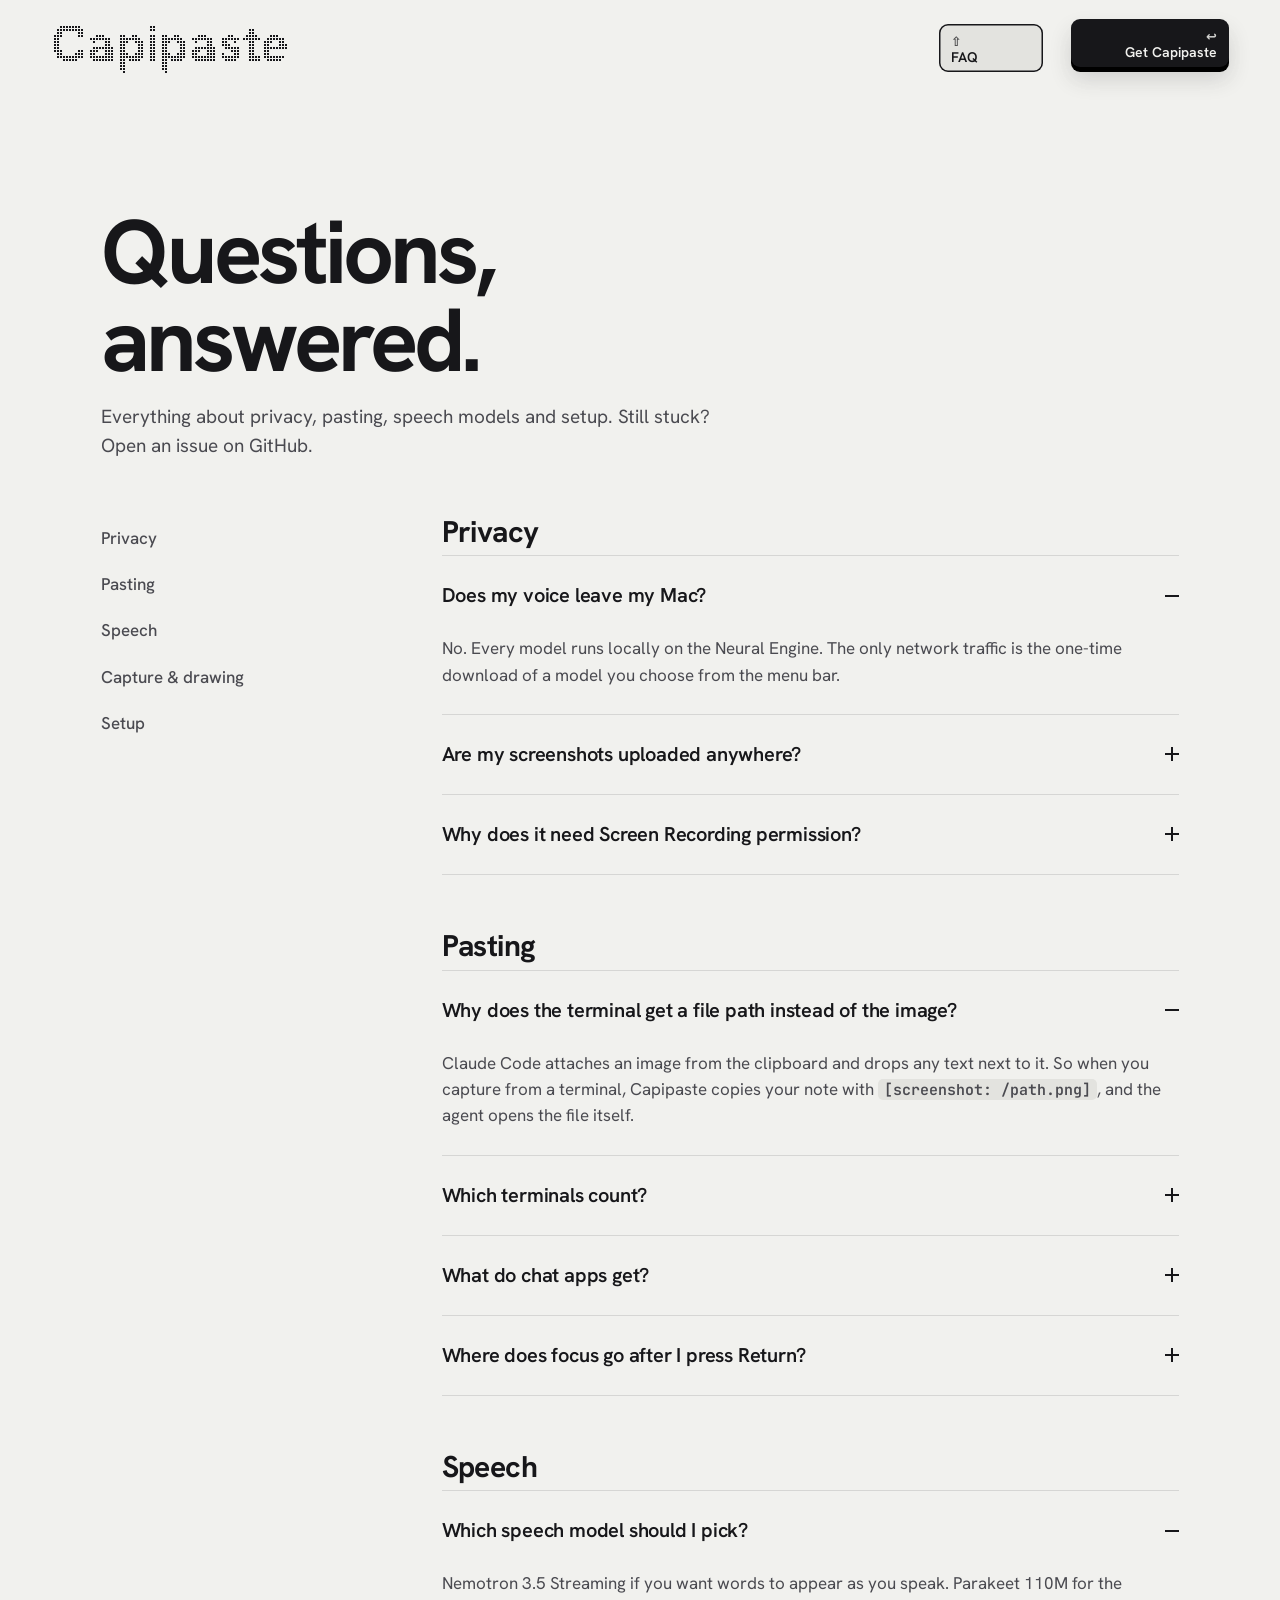
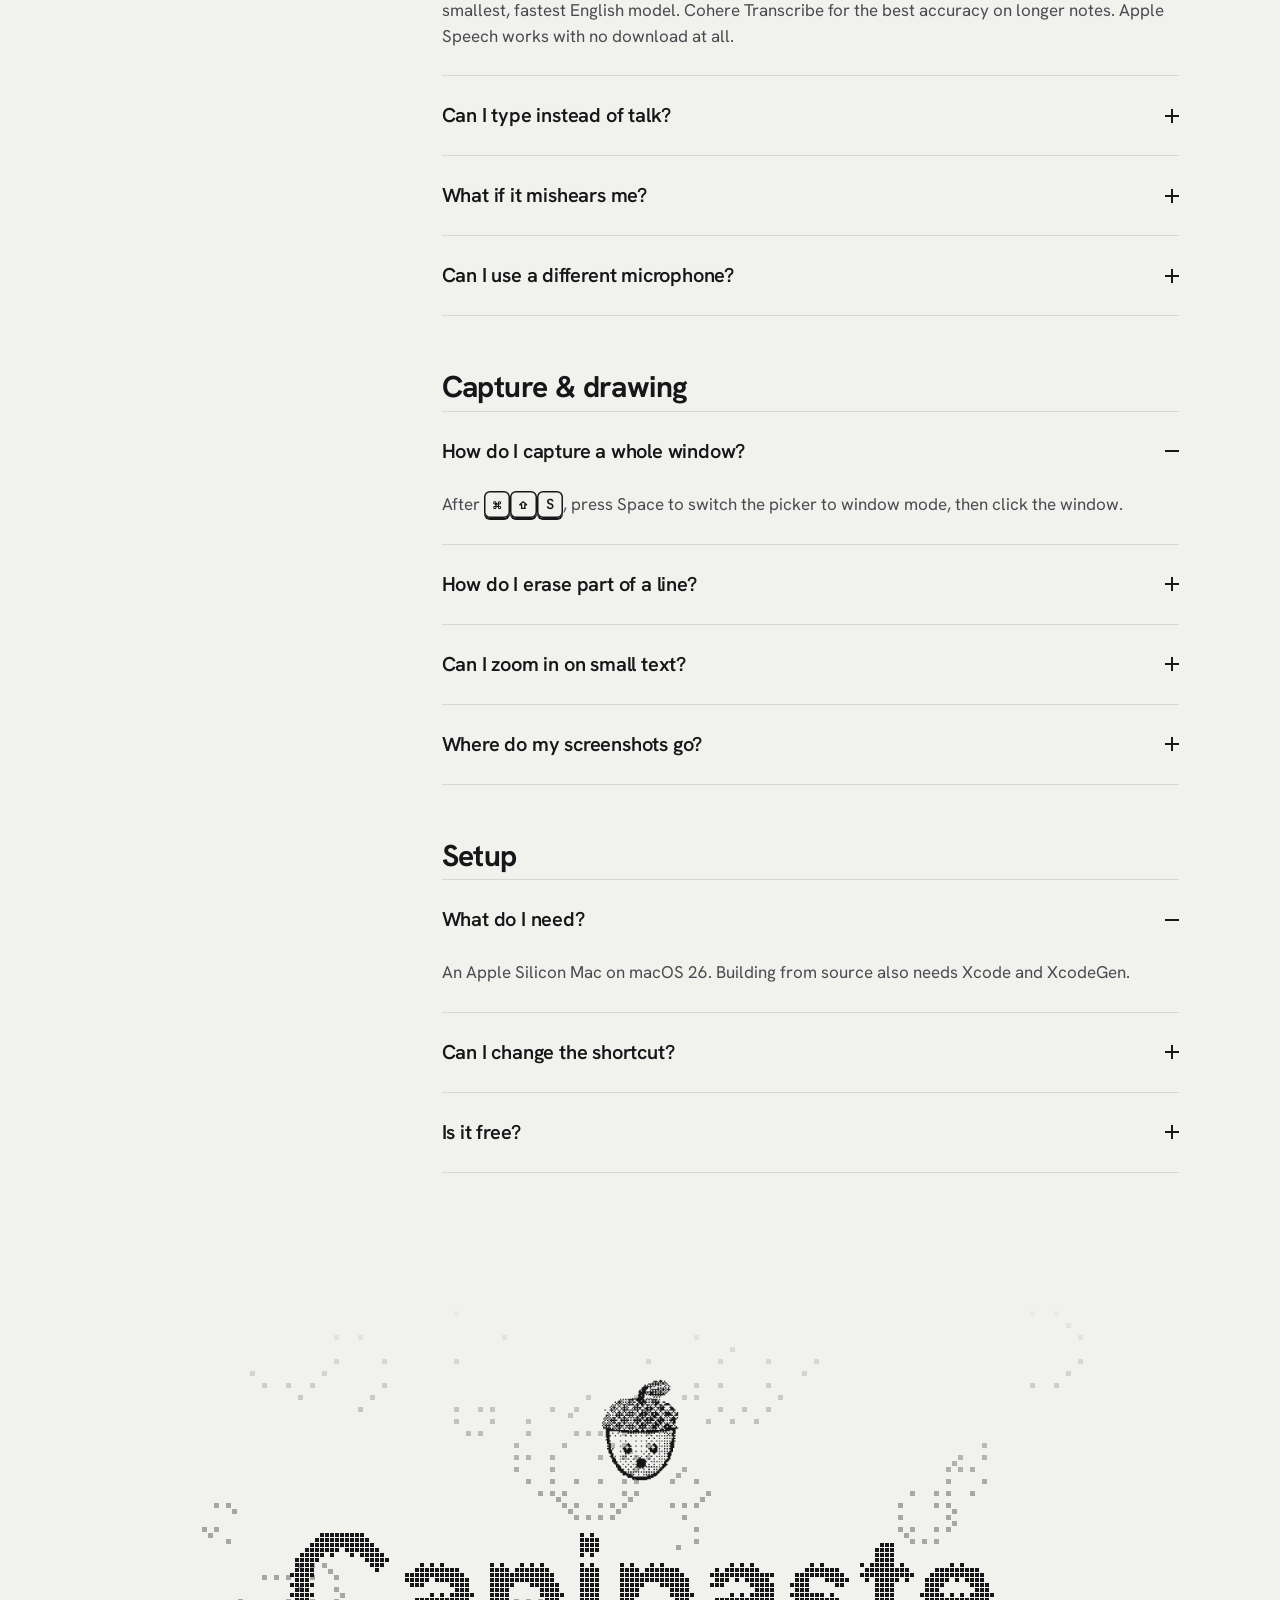
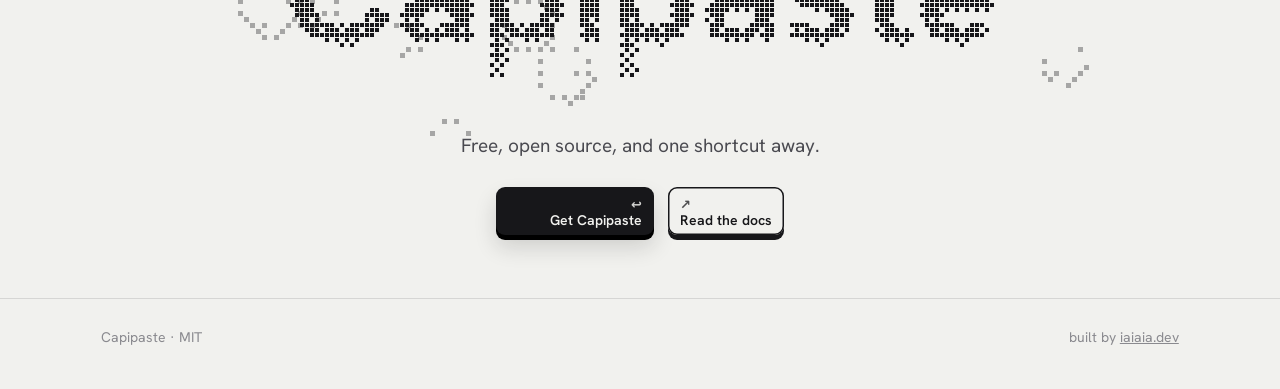
==== commit 5cee9683: "Site: edge-to-edge nav, smaller keys, wordmark centred over the corner line, titles dot in/out on sc" ====
--- a/site/faq.html
+++ b/site/faq.html
@@ -16,8 +16,8 @@
 <body>
 
 <nav class="nav" id="nav">
-  <div class="wrap">
-    <a class="brand" href="index.html"><span class="brand-word dither-title" data-grid="15">Capipaste</span></a>
+  <div class="nav-row">
+    <a class="brand" href="index.html"><span class="brand-word dither-title" data-static data-grid="15">Capipaste</span></a>
     <ul>
       <li><a class="key" href="faq.html" aria-current="page"><i aria-hidden="true">&#8679;</i><span>FAQ</span></a></li>
     </ul>
--- a/site/style.css
+++ b/site/style.css
@@ -38,23 +38,23 @@
   transition: border-color .3s;
 }
 .nav.scrolled { border-bottom-color: var(--rule); }
-.nav .wrap { display: flex; align-items: center; gap: 28px; height: var(--nav-h); }
-.brand { text-decoration: none; display: block; line-height: 0; }
+.nav-row { display: flex; align-items: center; gap: 28px; height: var(--nav-h); padding: 0 var(--pad); }
+.brand { text-decoration: none; display: block; line-height: 0; will-change: transform; }
 .brand-word { display: inline-block; font-size: 52px; font-weight: 700; line-height: 1; letter-spacing: 0.015em; }
 /* key-row nav: each link is a numbered key; number keys jump there */
 .nav ul { display: flex; gap: 12px; list-style: none; padding: 0; margin-left: auto; align-items: center; }
 /* Mac keycaps: symbol above the label, like the keys on an Apple keyboard */
 .key, .cta {
   position: relative; display: grid; align-content: end; gap: 2px;
-  height: 58px; padding: 0 14px 9px; border-radius: 10px;
-  text-decoration: none; font-size: 15px; font-weight: 600; line-height: 1.1;
+  height: 48px; padding: 0 12px 7px; border-radius: 9px;
+  text-decoration: none; font-size: 14px; font-weight: 600; line-height: 1.1;
   transform: translateY(-3px);
   transition: transform .09s ease, box-shadow .09s ease, background .2s;
 }
-.key i, .cta i { font-style: normal; font-size: 15px; line-height: 1; opacity: .75; }
+.key i, .cta i { font-style: normal; font-size: 13px; line-height: 1; opacity: .75; }
 /* shift key */
 .key {
-  justify-items: start; min-width: 122px; color: var(--ink); background: var(--paper);
+  justify-items: start; min-width: 104px; color: var(--ink); background: var(--paper);
   box-shadow: inset 0 0 0 1.5px var(--ink), 0 5px 0 var(--ink);
 }
 .key:hover { transform: translateY(-1px); box-shadow: inset 0 0 0 1.5px var(--ink), 0 3px 0 var(--ink); }
@@ -63,7 +63,7 @@
 }
 /* return key */
 .cta {
-  justify-items: end; text-align: right; min-width: 188px; flex: none;
+  justify-items: end; text-align: right; min-width: 158px; flex: none;
   color: var(--paper); background: var(--ink);
   box-shadow: 0 5px 0 #000, 0 12px 22px rgba(23,23,26,.16);
 }
@@ -358,3 +358,29 @@
 
 /* anchors land below the sticky nav */
 section[id] { scroll-margin-top: calc(var(--nav-h) + 24px); }
+
+/* ---------- hero speech bubbles ---------- */
+.bubbles-layer { position: absolute; inset: 0; pointer-events: none; overflow: hidden; z-index: 3; }
+.say {
+  position: absolute; max-width: min(340px, 40vw);
+  padding: 12px 16px 14px; border-radius: 14px;
+  background: color-mix(in srgb, var(--paper) 86%, transparent);
+  box-shadow: inset 0 0 0 2px var(--ink), 0 10px 24px rgba(23,23,26,.10);
+  opacity: 0; transition: opacity .45s ease, transform .45s cubic-bezier(.2,.8,.2,1);
+  transform: translateY(8px);
+}
+.say.in { opacity: 1; transform: none; }
+/* tail, on whichever side the bubble sits */
+.say::after {
+  content: ""; position: absolute; bottom: -9px; width: 14px; height: 14px;
+  background: var(--paper); box-shadow: inset 0 0 0 2px var(--ink);
+  transform: rotate(45deg); clip-path: polygon(100% 0, 100% 100%, 0 100%);
+}
+.say.left::after { left: 22px; }
+.say.right::after { right: 22px; }
+.say .line { display: inline-block; position: relative; vertical-align: top; font-size: 17px; font-weight: 600; line-height: 1.25; letter-spacing: 0.015em; }
+/* the rare one: dots cycle through hues like an old terminal */
+.say .cycle canvas { animation: hue 2.4s linear infinite; }
+@keyframes hue { to { filter: hue-rotate(360deg); } }
+@media (max-width: 900px) { .say { max-width: 62vw; } .say .line { font-size: 15px; } }
+@media (prefers-reduced-motion: reduce) { .bubbles-layer { display: none; } }
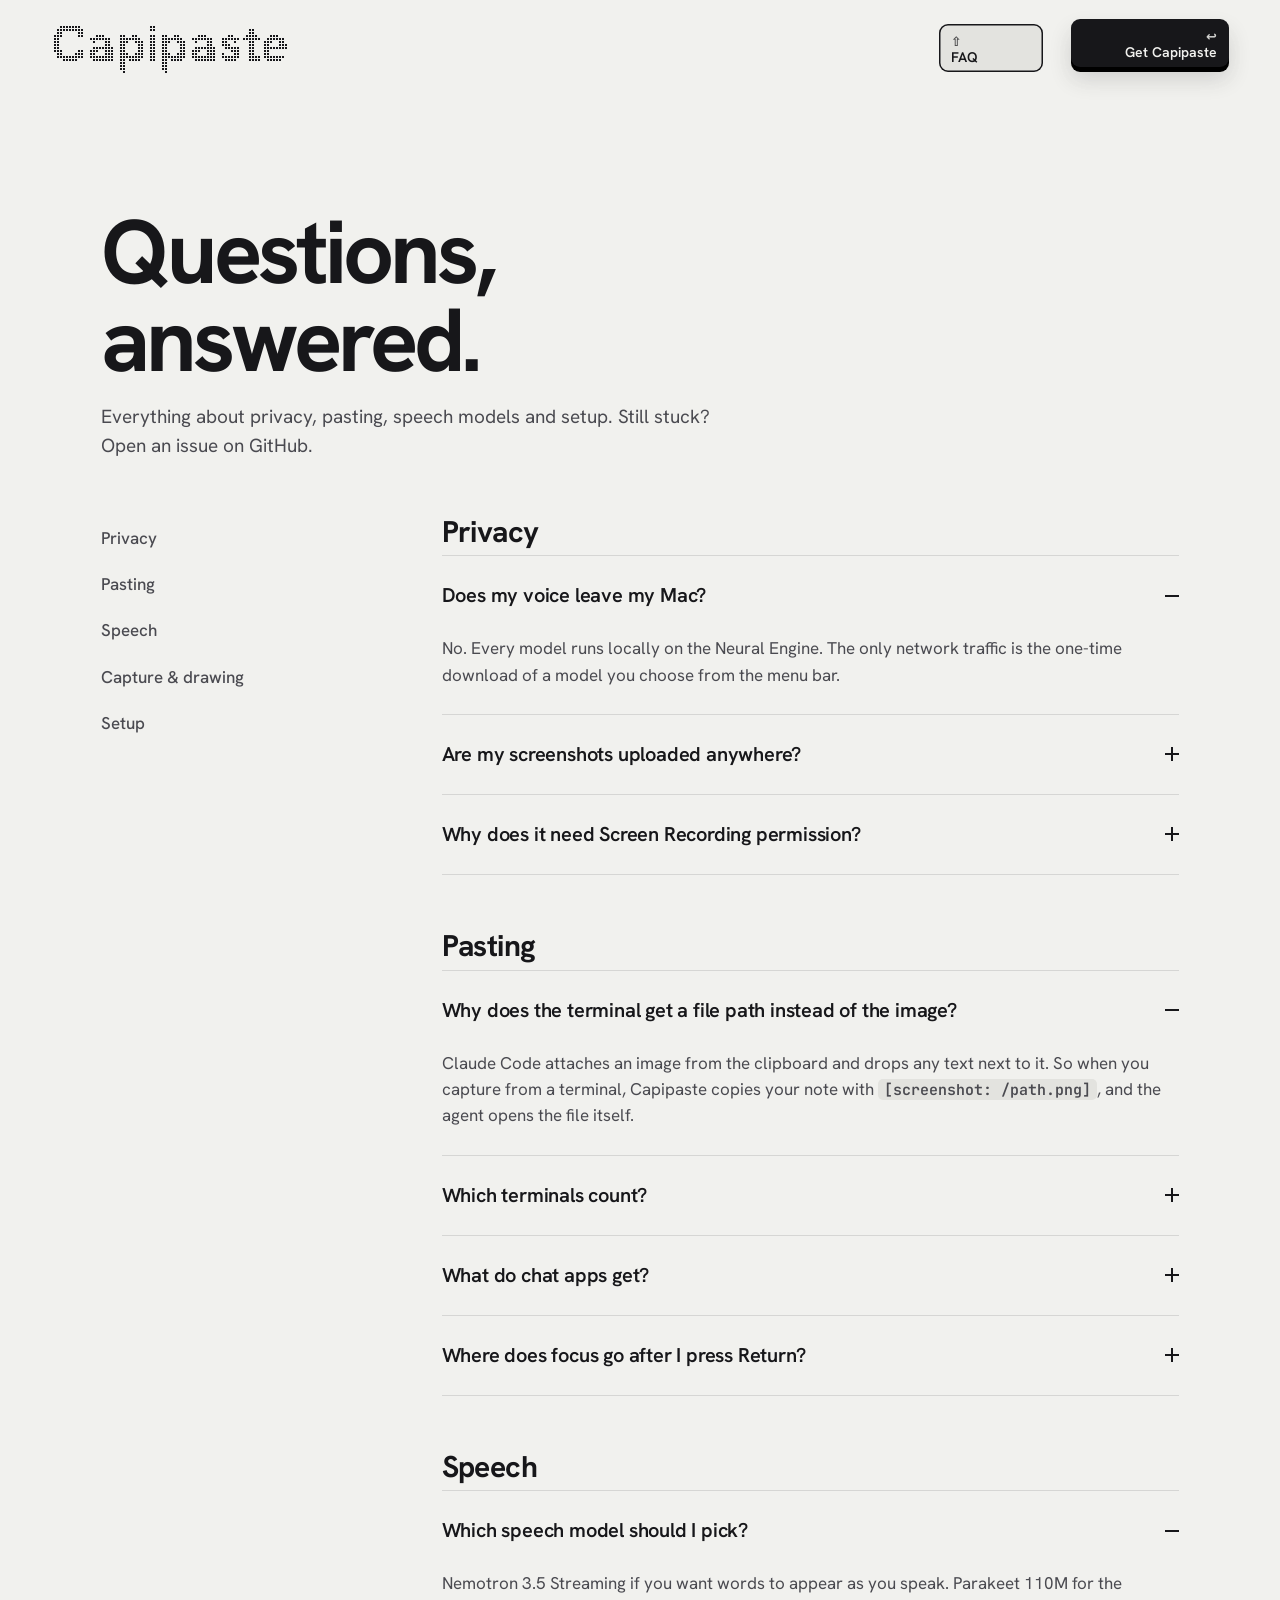
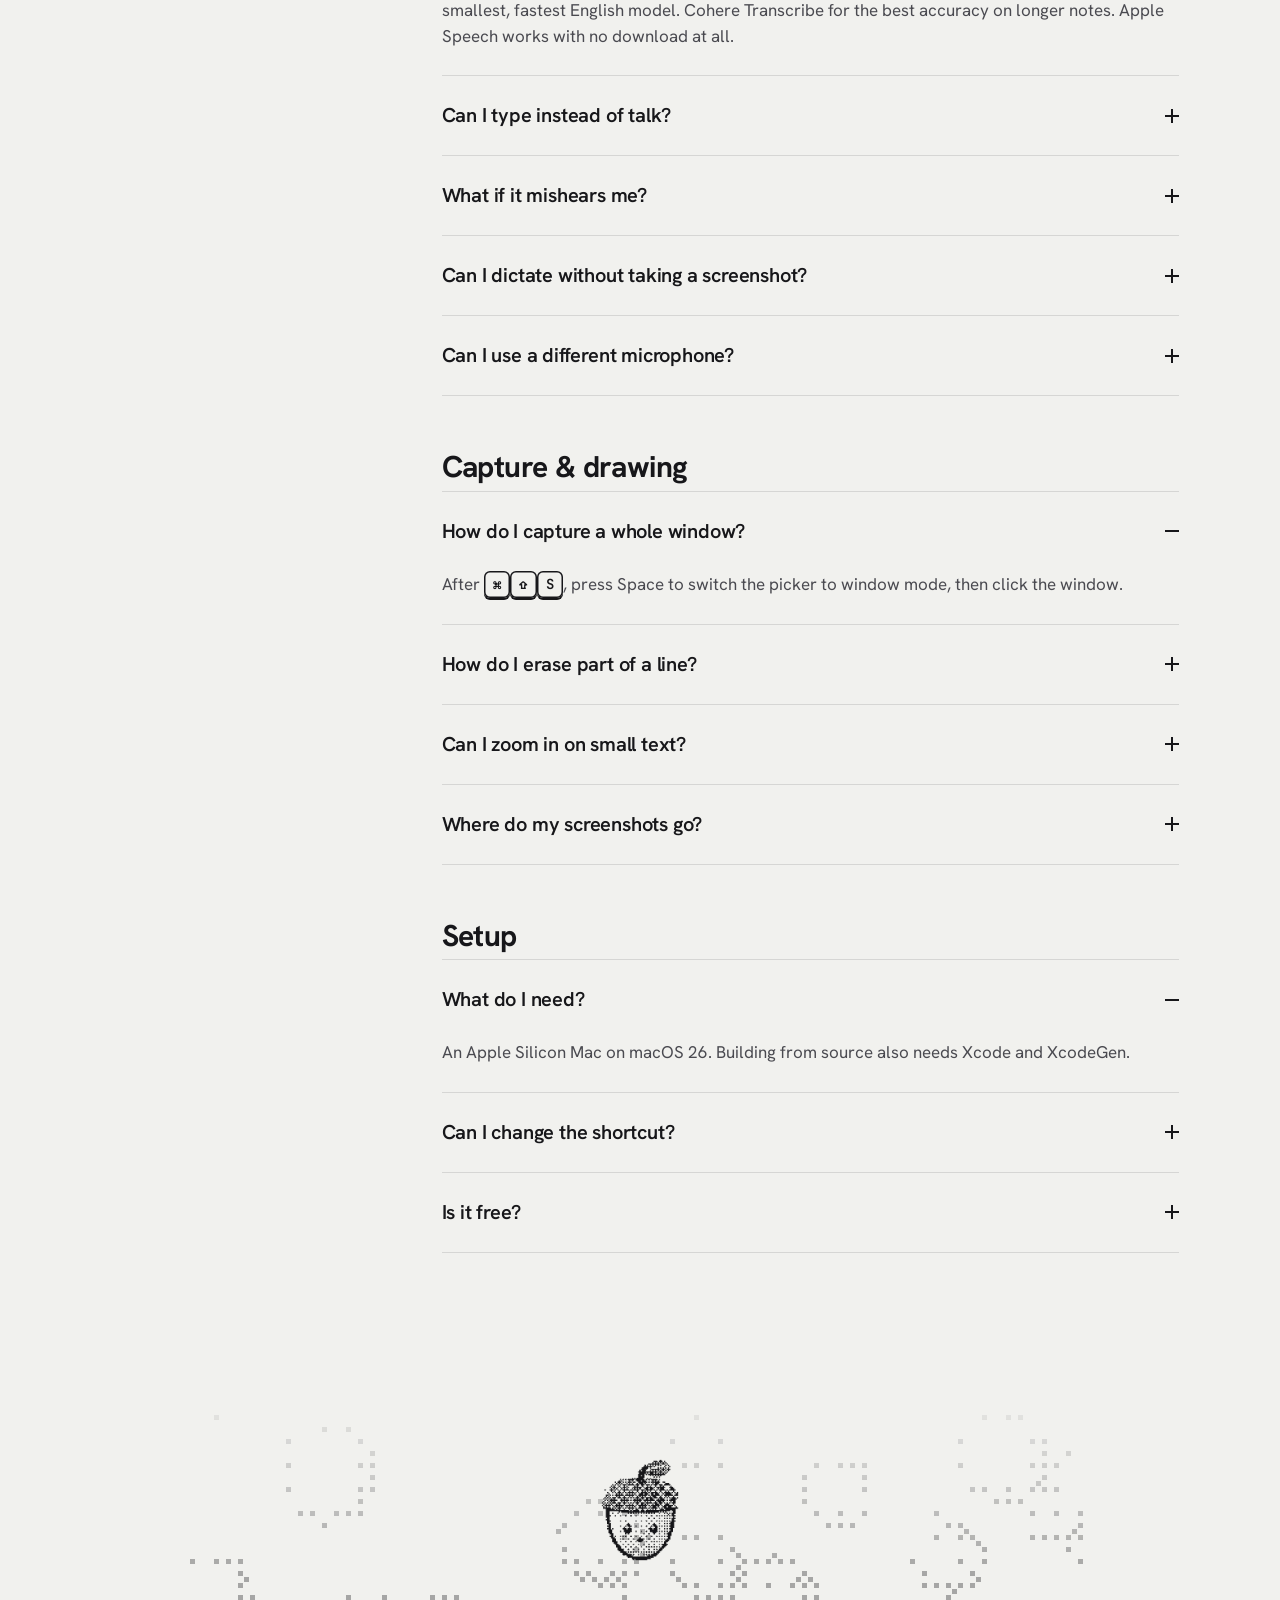
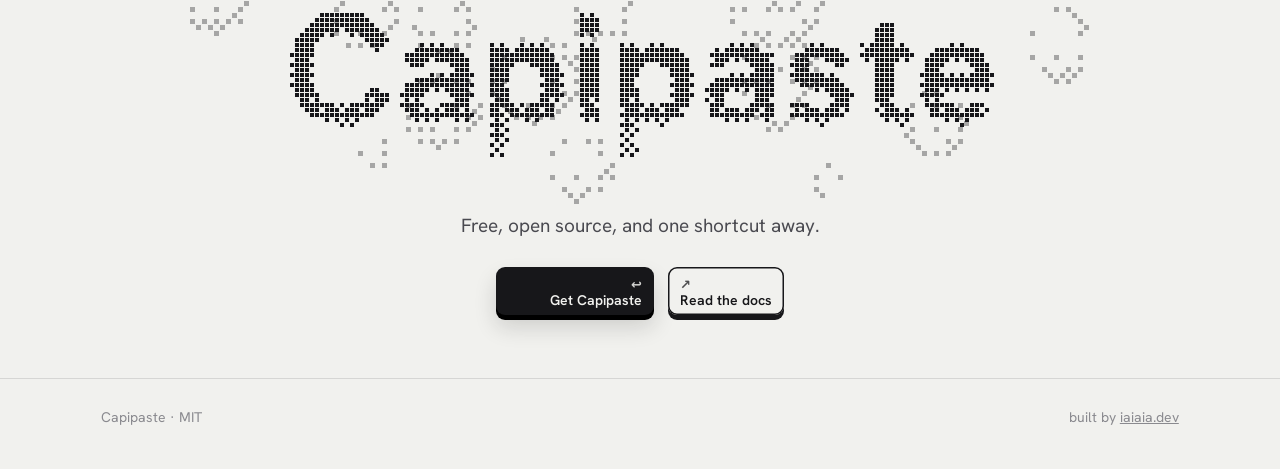
==== commit dae7c30d: "Hold-to-talk dictation, Settings window, and self-updating - PushToTalk: hold right ⌘ (configurable)" ====
--- a/site/faq.html
+++ b/site/faq.html
@@ -100,6 +100,10 @@
             <div class="ans">Edit the text before pressing Return. If a transcript fails outright, Capipaste retries once, then keeps the card open and asks you to say it again.</div>
           </details>
           <details>
+            <summary>Can I dictate without taking a screenshot?<span class="plus" aria-hidden="true"></span></summary>
+            <div class="ans">Hold right <kbd>⌘</kbd>. A small bar appears with the words as they come, and when you let go the text is on your clipboard and pasted where you were typing. Pick a different key, or turn it off, in Settings.</div>
+          </details>
+          <details>
             <summary>Can I use a different microphone?<span class="plus" aria-hidden="true"></span></summary>
             <div class="ans">Pick any input from the Microphone list in the menu bar: the built-in mic, a USB mic or AirPods.</div>
           </details>
